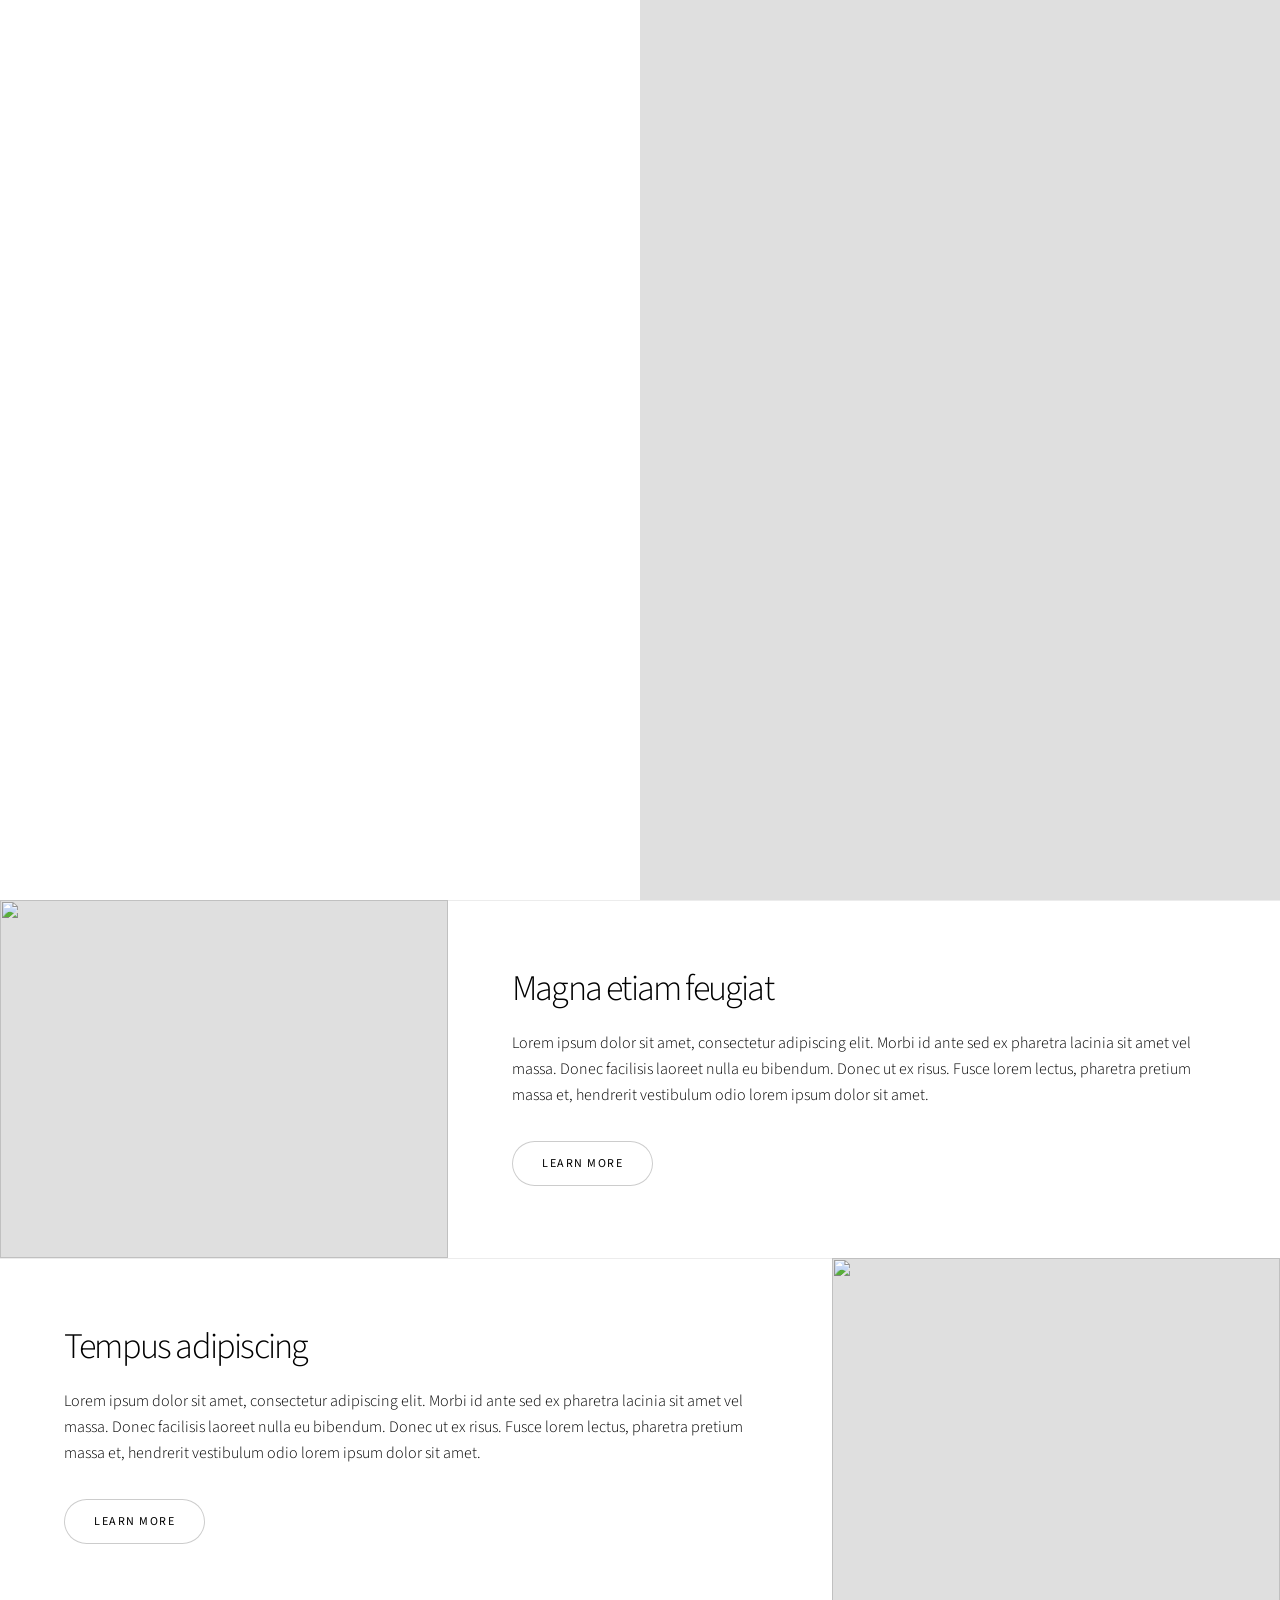
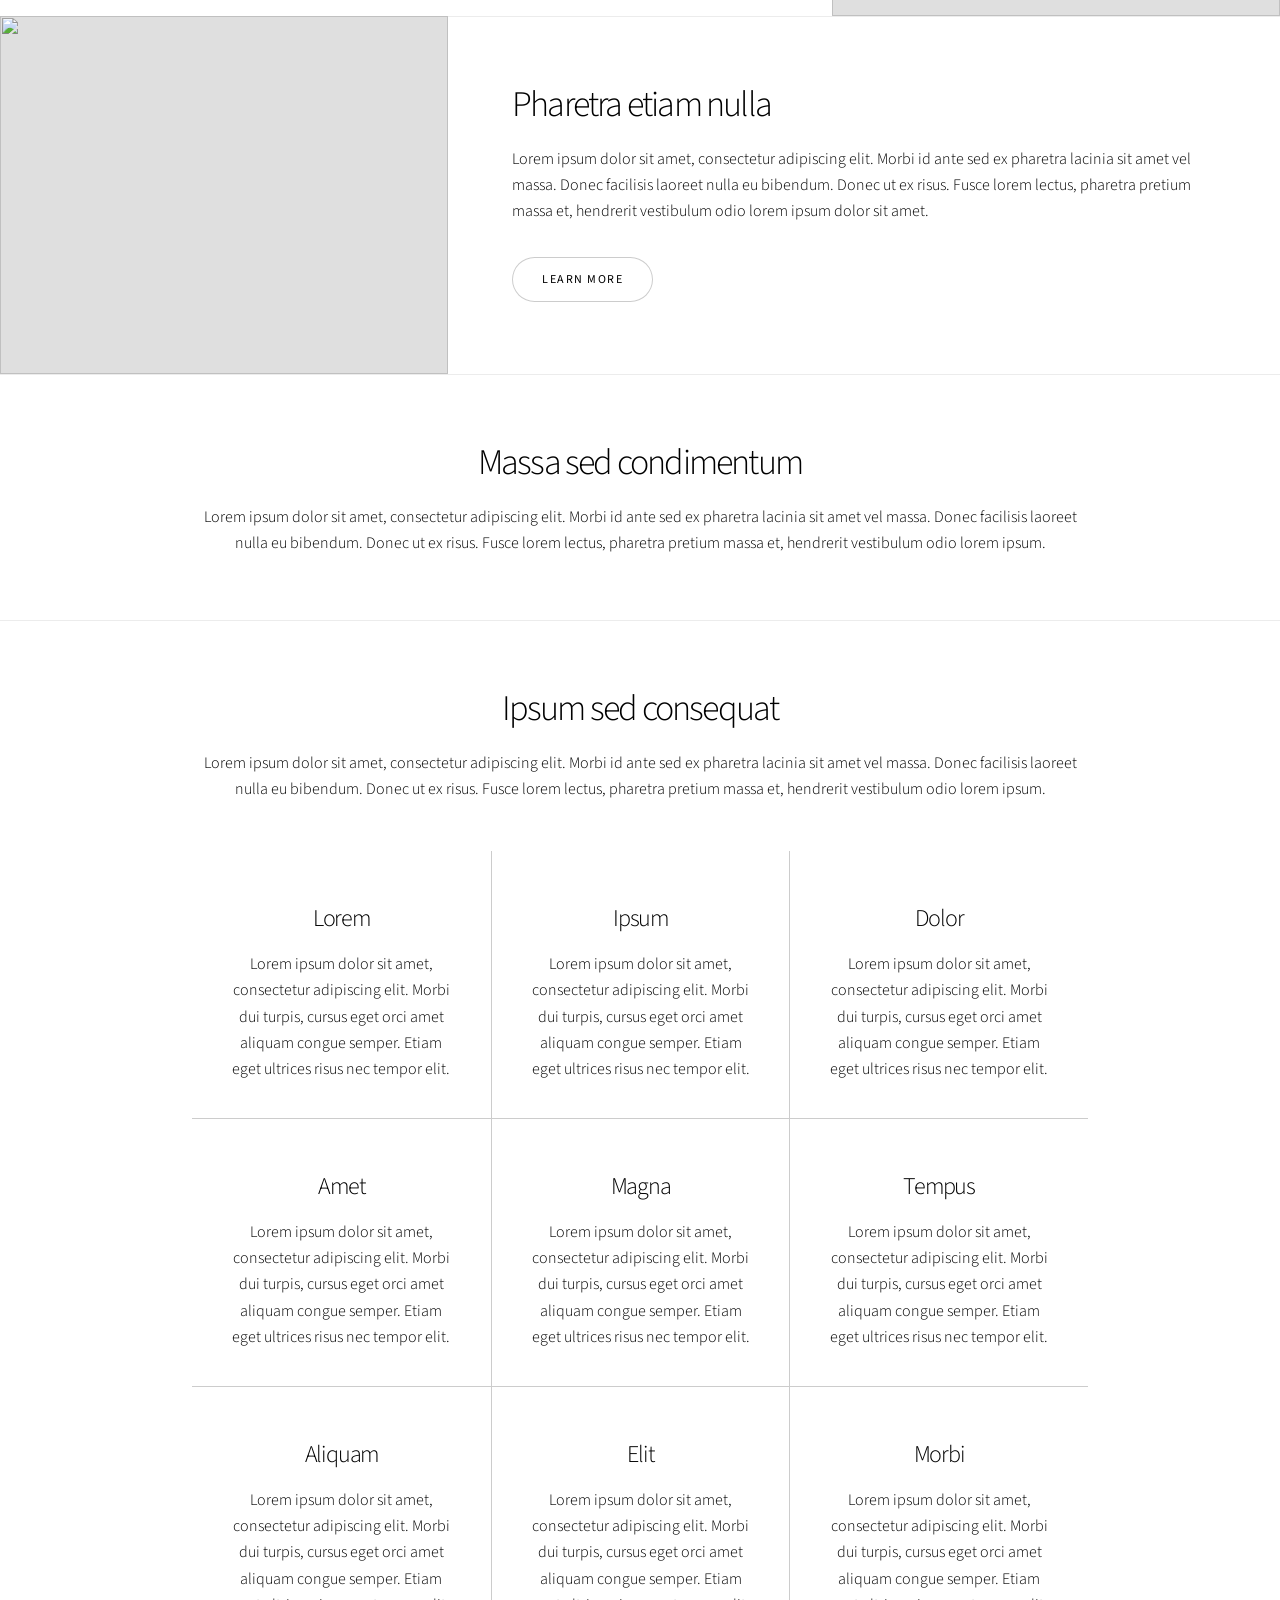
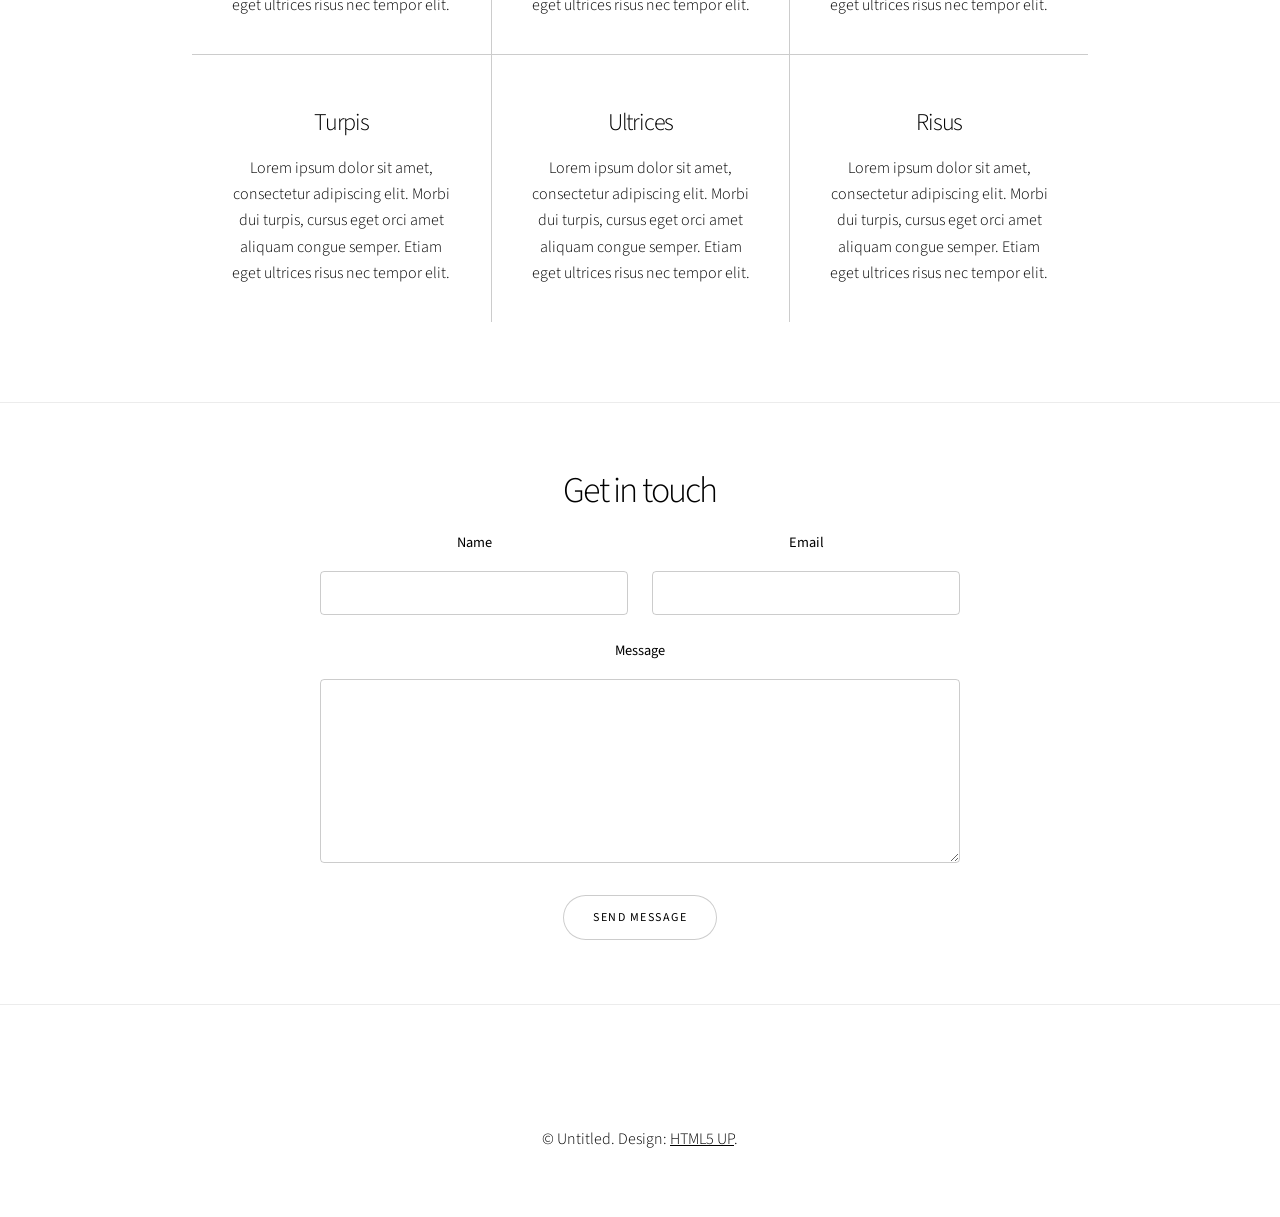
==== index.html @ 008cd8a0 "Website publication" ====
<!DOCTYPE HTML>
<!--
	Story by HTML5 UP
	html5up.net | @ajlkn
	Free for personal and commercial use under the CCA 3.0 license (html5up.net/license)
-->
<html>
	<head>
		<title>Story by HTML5 UP</title>
		<meta charset="utf-8" />
		<meta name="viewport" content="width=device-width, initial-scale=1, user-scalable=no" />
		<link rel="stylesheet" href="assets/css/main.css" />
		<noscript><link rel="stylesheet" href="assets/css/noscript.css" /></noscript>
	</head>
	<body class="is-preload">

		<!-- Wrapper -->
			<div id="wrapper" class="divided">

				<!-- One -->
					<section class="banner style1 orient-left content-align-left image-position-right fullscreen onload-image-fade-in onload-content-fade-right">
						<div class="content">
							<h1>Story</h1>
							<p class="major">A (modular, highly tweakable) responsive one-page template designed by <a href="https://html5up.net">HTML5 UP</a> and released for free under the <a href="https://html5up.net/license">Creative Commons</a>.</p>
							<ul class="actions stacked">
								<li><a href="#first" class="button big wide smooth-scroll-middle">Get Started</a></li>
							</ul>
						</div>
						<div class="image">
							<img src="images/banner.jpg" alt="" />
						</div>
					</section>

				<!-- Two -->
					<section class="spotlight style1 orient-right content-align-left image-position-center onscroll-image-fade-in" id="first">
						<div class="content">
							<h2>Magna etiam feugiat</h2>
							<p>Lorem ipsum dolor sit amet, consectetur adipiscing elit. Morbi id ante sed ex pharetra lacinia sit amet vel massa. Donec facilisis laoreet nulla eu bibendum. Donec ut ex risus. Fusce lorem lectus, pharetra pretium massa et, hendrerit vestibulum odio lorem ipsum dolor sit amet.</p>
							<ul class="actions stacked">
								<li><a href="#" class="button">Learn More</a></li>
							</ul>
						</div>
						<div class="image">
							<img src="images/spotlight01.jpg" alt="" />
						</div>
					</section>

				<!-- Three -->
					<section class="spotlight style1 orient-left content-align-left image-position-center onscroll-image-fade-in">
						<div class="content">
							<h2>Tempus adipiscing</h2>
							<p>Lorem ipsum dolor sit amet, consectetur adipiscing elit. Morbi id ante sed ex pharetra lacinia sit amet vel massa. Donec facilisis laoreet nulla eu bibendum. Donec ut ex risus. Fusce lorem lectus, pharetra pretium massa et, hendrerit vestibulum odio lorem ipsum dolor sit amet.</p>
							<ul class="actions stacked">
								<li><a href="#" class="button">Learn More</a></li>
							</ul>
						</div>
						<div class="image">
							<img src="images/spotlight02.jpg" alt="" />
						</div>
					</section>

				<!-- Four -->
					<section class="spotlight style1 orient-right content-align-left image-position-center onscroll-image-fade-in">
						<div class="content">
							<h2>Pharetra etiam nulla</h2>
							<p>Lorem ipsum dolor sit amet, consectetur adipiscing elit. Morbi id ante sed ex pharetra lacinia sit amet vel massa. Donec facilisis laoreet nulla eu bibendum. Donec ut ex risus. Fusce lorem lectus, pharetra pretium massa et, hendrerit vestibulum odio lorem ipsum dolor sit amet.</p>
							<ul class="actions stacked">
								<li><a href="#" class="button">Learn More</a></li>
							</ul>
						</div>
						<div class="image">
							<img src="images/spotlight03.jpg" alt="" />
						</div>
					</section>

				<!-- Five -->
					<section class="wrapper style1 align-center">
						<div class="inner">
							<h2>Massa sed condimentum</h2>
							<p>Lorem ipsum dolor sit amet, consectetur adipiscing elit. Morbi id ante sed ex pharetra lacinia sit amet vel massa. Donec facilisis laoreet nulla eu bibendum. Donec ut ex risus. Fusce lorem lectus, pharetra pretium massa et, hendrerit vestibulum odio lorem ipsum.</p>
						</div>

						<!-- Gallery -->
							<div class="gallery style2 medium lightbox onscroll-fade-in">
								<article>
									<a href="images/gallery/fulls/01.jpg" class="image">
										<img src="images/gallery/thumbs/01.jpg" alt="" />
									</a>
									<div class="caption">
										<h3>Ipsum Dolor</h3>
										<p>Lorem ipsum dolor amet, consectetur magna etiam elit. Etiam sed ultrices.</p>
										<ul class="actions fixed">
											<li><span class="button small">Details</span></li>
										</ul>
									</div>
								</article>
								<article>
									<a href="images/gallery/fulls/02.jpg" class="image">
										<img src="images/gallery/thumbs/02.jpg" alt="" />
									</a>
									<div class="caption">
										<h3>Feugiat Lorem</h3>
										<p>Lorem ipsum dolor amet, consectetur magna etiam elit. Etiam sed ultrices.</p>
										<ul class="actions fixed">
											<li><span class="button small">Details</span></li>
										</ul>
									</div>
								</article>
								<article>
									<a href="images/gallery/fulls/03.jpg" class="image">
										<img src="images/gallery/thumbs/03.jpg" alt="" />
									</a>
									<div class="caption">
										<h3>Magna Amet</h3>
										<p>Lorem ipsum dolor amet, consectetur magna etiam elit. Etiam sed ultrices.</p>
										<ul class="actions fixed">
											<li><span class="button small">Details</span></li>
										</ul>
									</div>
								</article>
								<article>
									<a href="images/gallery/fulls/04.jpg" class="image">
										<img src="images/gallery/thumbs/04.jpg" alt="" />
									</a>
									<div class="caption">
										<h3>Sed Tempus</h3>
										<p>Lorem ipsum dolor amet, consectetur magna etiam elit. Etiam sed ultrices.</p>
										<ul class="actions fixed">
											<li><span class="button small">Details</span></li>
										</ul>
									</div>
								</article>
								<article>
									<a href="images/gallery/fulls/05.jpg" class="image">
										<img src="images/gallery/thumbs/05.jpg" alt="" />
									</a>
									<div class="caption">
										<h3>Ultrices Magna</h3>
										<p>Lorem ipsum dolor amet, consectetur magna etiam elit. Etiam sed ultrices.</p>
										<ul class="actions fixed">
											<li><span class="button small">Details</span></li>
										</ul>
									</div>
								</article>
								<article>
									<a href="images/gallery/fulls/06.jpg" class="image">
										<img src="images/gallery/thumbs/06.jpg" alt="" />
									</a>
									<div class="caption">
										<h3>Sed Tempus</h3>
										<p>Lorem ipsum dolor amet, consectetur magna etiam elit. Etiam sed ultrices.</p>
										<ul class="actions fixed">
											<li><span class="button small">Details</span></li>
										</ul>
									</div>
								</article>
								<article>
									<a href="images/gallery/fulls/07.jpg" class="image">
										<img src="images/gallery/thumbs/07.jpg" alt="" />
									</a>
									<div class="caption">
										<h3>Ipsum Lorem</h3>
										<p>Lorem ipsum dolor amet, consectetur magna etiam elit. Etiam sed ultrices.</p>
										<ul class="actions fixed">
											<li><span class="button small">Details</span></li>
										</ul>
									</div>
								</article>
								<article>
									<a href="images/gallery/fulls/08.jpg" class="image">
										<img src="images/gallery/thumbs/08.jpg" alt="" />
									</a>
									<div class="caption">
										<h3>Magna Risus</h3>
										<p>Lorem ipsum dolor amet, consectetur magna etiam elit. Etiam sed ultrices.</p>
										<ul class="actions fixed">
											<li><span class="button small">Details</span></li>
										</ul>
									</div>
								</article>
								<article>
									<a href="images/gallery/fulls/09.jpg" class="image">
										<img src="images/gallery/thumbs/09.jpg" alt="" />
									</a>
									<div class="caption">
										<h3>Tempus Dolor</h3>
										<p>Lorem ipsum dolor amet, consectetur magna etiam elit. Etiam sed ultrices.</p>
										<ul class="actions fixed">
											<li><span class="button small">Details</span></li>
										</ul>
									</div>
								</article>
								<article>
									<a href="images/gallery/fulls/10.jpg" class="image">
										<img src="images/gallery/thumbs/10.jpg" alt="" />
									</a>
									<div class="caption">
										<h3>Sed Etiam</h3>
										<p>Lorem ipsum dolor amet, consectetur magna etiam elit. Etiam sed ultrices.</p>
										<ul class="actions fixed">
											<li><span class="button small">Details</span></li>
										</ul>
									</div>
								</article>
								<article>
									<a href="images/gallery/fulls/11.jpg" class="image">
										<img src="images/gallery/thumbs/11.jpg" alt="" />
									</a>
									<div class="caption">
										<h3>Magna Lorem</h3>
										<p>Lorem ipsum dolor amet, consectetur magna etiam elit. Etiam sed ultrices.</p>
										<ul class="actions fixed">
											<li><span class="button small">Details</span></li>
										</ul>
									</div>
								</article>
								<article>
									<a href="images/gallery/fulls/12.jpg" class="image">
										<img src="images/gallery/thumbs/12.jpg" alt="" />
									</a>
									<div class="caption">
										<h3>Ipsum Dolor</h3>
										<p>Lorem ipsum dolor amet, consectetur magna etiam elit. Etiam sed ultrices.</p>
										<ul class="actions fixed">
											<li><span class="button small">Details</span></li>
										</ul>
									</div>
								</article>
							</div>

					</section>

				<!-- Six -->
					<section class="wrapper style1 align-center">
						<div class="inner">
							<h2>Ipsum sed consequat</h2>
							<p>Lorem ipsum dolor sit amet, consectetur adipiscing elit. Morbi id ante sed ex pharetra lacinia sit amet vel massa. Donec facilisis laoreet nulla eu bibendum. Donec ut ex risus. Fusce lorem lectus, pharetra pretium massa et, hendrerit vestibulum odio lorem ipsum.</p>
							<div class="items style1 medium onscroll-fade-in">
								<section>
									<span class="icon style2 major fa-gem"></span>
									<h3>Lorem</h3>
									<p>Lorem ipsum dolor sit amet, consectetur adipiscing elit. Morbi dui turpis, cursus eget orci amet aliquam congue semper. Etiam eget ultrices risus nec tempor elit.</p>
								</section>
								<section>
									<span class="icon solid style2 major fa-save"></span>
									<h3>Ipsum</h3>
									<p>Lorem ipsum dolor sit amet, consectetur adipiscing elit. Morbi dui turpis, cursus eget orci amet aliquam congue semper. Etiam eget ultrices risus nec tempor elit.</p>
								</section>
								<section>
									<span class="icon solid style2 major fa-chart-bar"></span>
									<h3>Dolor</h3>
									<p>Lorem ipsum dolor sit amet, consectetur adipiscing elit. Morbi dui turpis, cursus eget orci amet aliquam congue semper. Etiam eget ultrices risus nec tempor elit.</p>
								</section>
								<section>
									<span class="icon solid style2 major fa-wifi"></span>
									<h3>Amet</h3>
									<p>Lorem ipsum dolor sit amet, consectetur adipiscing elit. Morbi dui turpis, cursus eget orci amet aliquam congue semper. Etiam eget ultrices risus nec tempor elit.</p>
								</section>
								<section>
									<span class="icon solid style2 major fa-cog"></span>
									<h3>Magna</h3>
									<p>Lorem ipsum dolor sit amet, consectetur adipiscing elit. Morbi dui turpis, cursus eget orci amet aliquam congue semper. Etiam eget ultrices risus nec tempor elit.</p>
								</section>
								<section>
									<span class="icon style2 major fa-paper-plane"></span>
									<h3>Tempus</h3>
									<p>Lorem ipsum dolor sit amet, consectetur adipiscing elit. Morbi dui turpis, cursus eget orci amet aliquam congue semper. Etiam eget ultrices risus nec tempor elit.</p>
								</section>
								<section>
									<span class="icon solid style2 major fa-desktop"></span>
									<h3>Aliquam</h3>
									<p>Lorem ipsum dolor sit amet, consectetur adipiscing elit. Morbi dui turpis, cursus eget orci amet aliquam congue semper. Etiam eget ultrices risus nec tempor elit.</p>
								</section>
								<section>
									<span class="icon solid style2 major fa-sync-alt"></span>
									<h3>Elit</h3>
									<p>Lorem ipsum dolor sit amet, consectetur adipiscing elit. Morbi dui turpis, cursus eget orci amet aliquam congue semper. Etiam eget ultrices risus nec tempor elit.</p>
								</section>
								<section>
									<span class="icon solid style2 major fa-hashtag"></span>
									<h3>Morbi</h3>
									<p>Lorem ipsum dolor sit amet, consectetur adipiscing elit. Morbi dui turpis, cursus eget orci amet aliquam congue semper. Etiam eget ultrices risus nec tempor elit.</p>
								</section>
								<section>
									<span class="icon solid style2 major fa-bolt"></span>
									<h3>Turpis</h3>
									<p>Lorem ipsum dolor sit amet, consectetur adipiscing elit. Morbi dui turpis, cursus eget orci amet aliquam congue semper. Etiam eget ultrices risus nec tempor elit.</p>
								</section>
								<section>
									<span class="icon solid style2 major fa-envelope"></span>
									<h3>Ultrices</h3>
									<p>Lorem ipsum dolor sit amet, consectetur adipiscing elit. Morbi dui turpis, cursus eget orci amet aliquam congue semper. Etiam eget ultrices risus nec tempor elit.</p>
								</section>
								<section>
									<span class="icon solid style2 major fa-leaf"></span>
									<h3>Risus</h3>
									<p>Lorem ipsum dolor sit amet, consectetur adipiscing elit. Morbi dui turpis, cursus eget orci amet aliquam congue semper. Etiam eget ultrices risus nec tempor elit.</p>
								</section>
							</div>
						</div>
					</section>

				<!-- Seven -->
					<section class="wrapper style1 align-center">
						<div class="inner medium">
							<h2>Get in touch</h2>
							<form method="post" action="#">
								<div class="fields">
									<div class="field half">
										<label for="name">Name</label>
										<input type="text" name="name" id="name" value="" />
									</div>
									<div class="field half">
										<label for="email">Email</label>
										<input type="email" name="email" id="email" value="" />
									</div>
									<div class="field">
										<label for="message">Message</label>
										<textarea name="message" id="message" rows="6"></textarea>
									</div>
								</div>
								<ul class="actions special">
									<li><input type="submit" name="submit" id="submit" value="Send Message" /></li>
								</ul>
							</form>

						</div>
					</section>

				<!-- Footer -->
					<footer class="wrapper style1 align-center">
						<div class="inner">
							<ul class="icons">
								<li><a href="#" class="icon brands style2 fa-twitter"><span class="label">Twitter</span></a></li>
								<li><a href="#" class="icon brands style2 fa-facebook-f"><span class="label">Facebook</span></a></li>
								<li><a href="#" class="icon brands style2 fa-instagram"><span class="label">Instagram</span></a></li>
								<li><a href="#" class="icon brands style2 fa-linkedin-in"><span class="label">LinkedIn</span></a></li>
								<li><a href="#" class="icon style2 fa-envelope"><span class="label">Email</span></a></li>
							</ul>
							<p>&copy; Untitled. Design: <a href="https://html5up.net">HTML5 UP</a>.</p>
						</div>
					</footer>

			</div>

		<!-- Scripts -->
			<script src="assets/js/jquery.min.js"></script>
			<script src="assets/js/jquery.scrollex.min.js"></script>
			<script src="assets/js/jquery.scrolly.min.js"></script>
			<script src="assets/js/browser.min.js"></script>
			<script src="assets/js/breakpoints.min.js"></script>
			<script src="assets/js/util.js"></script>
			<script src="assets/js/main.js"></script>

	</body>
</html>
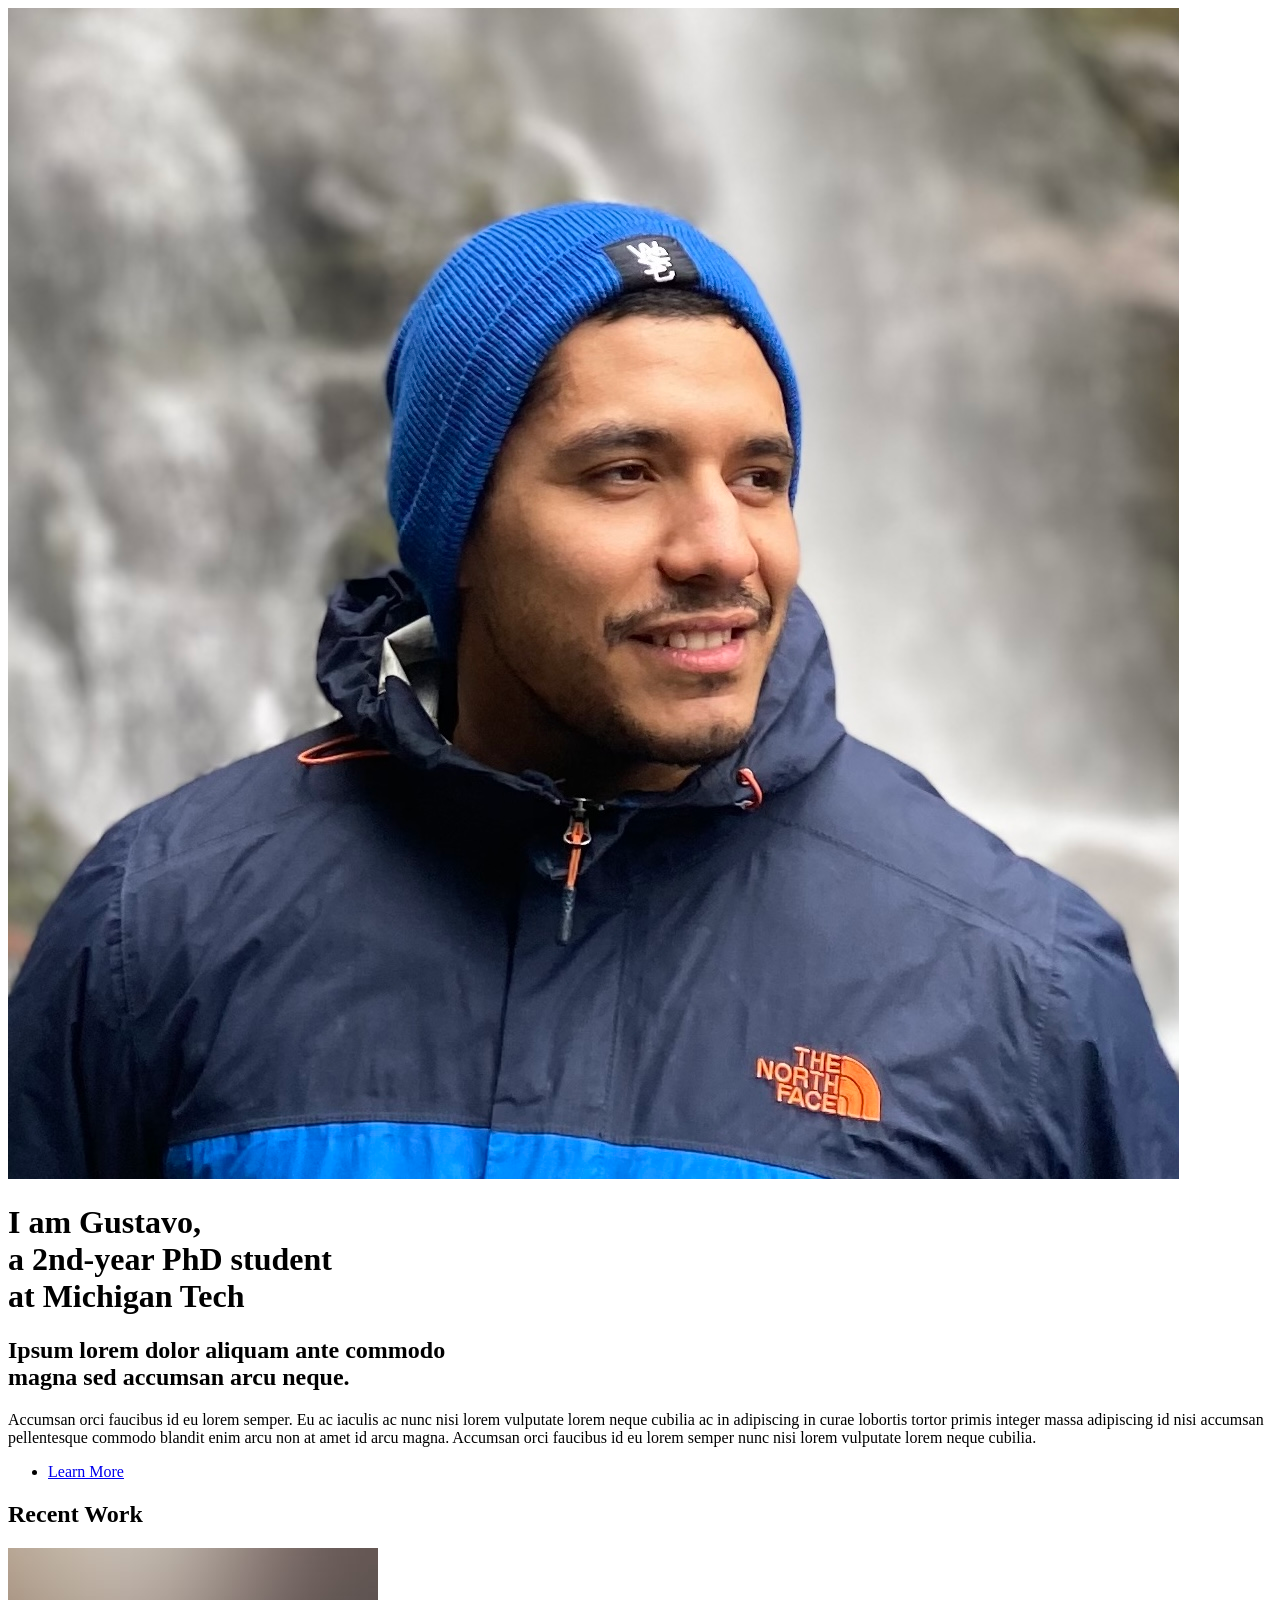
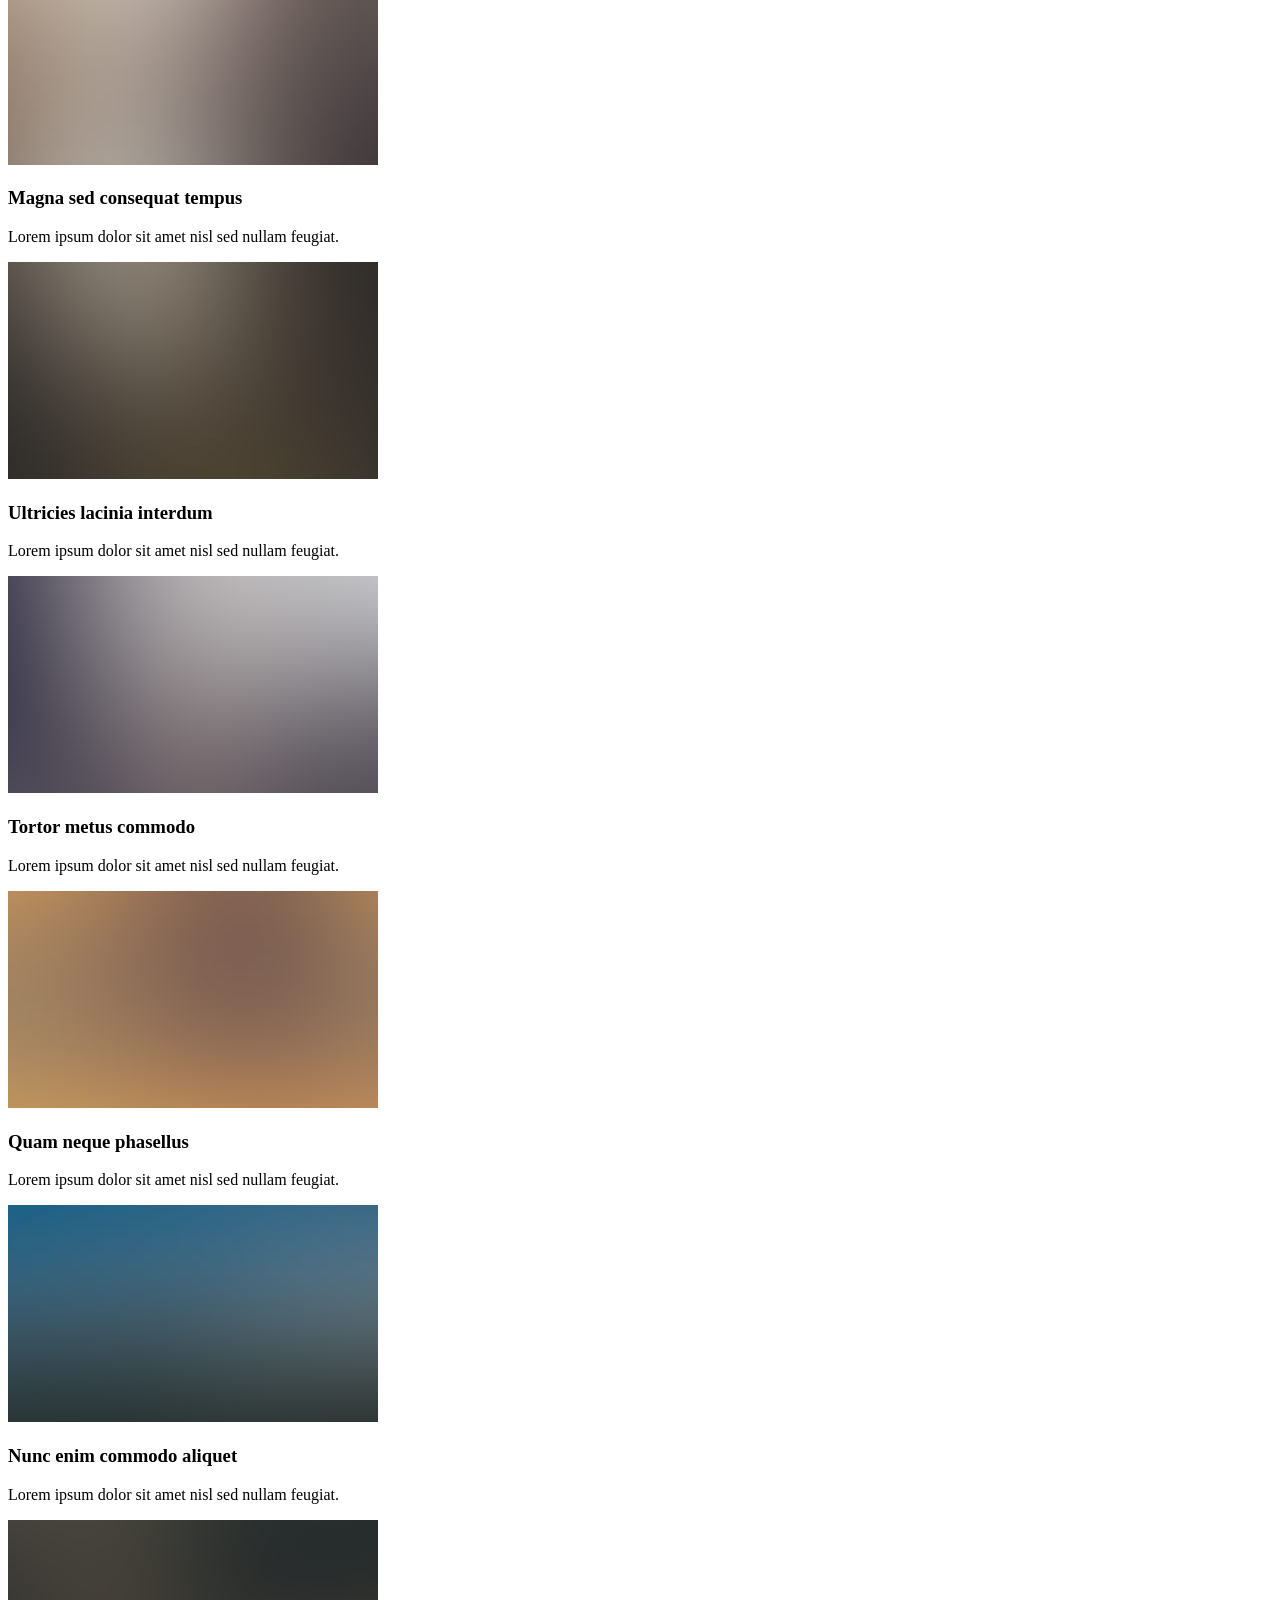
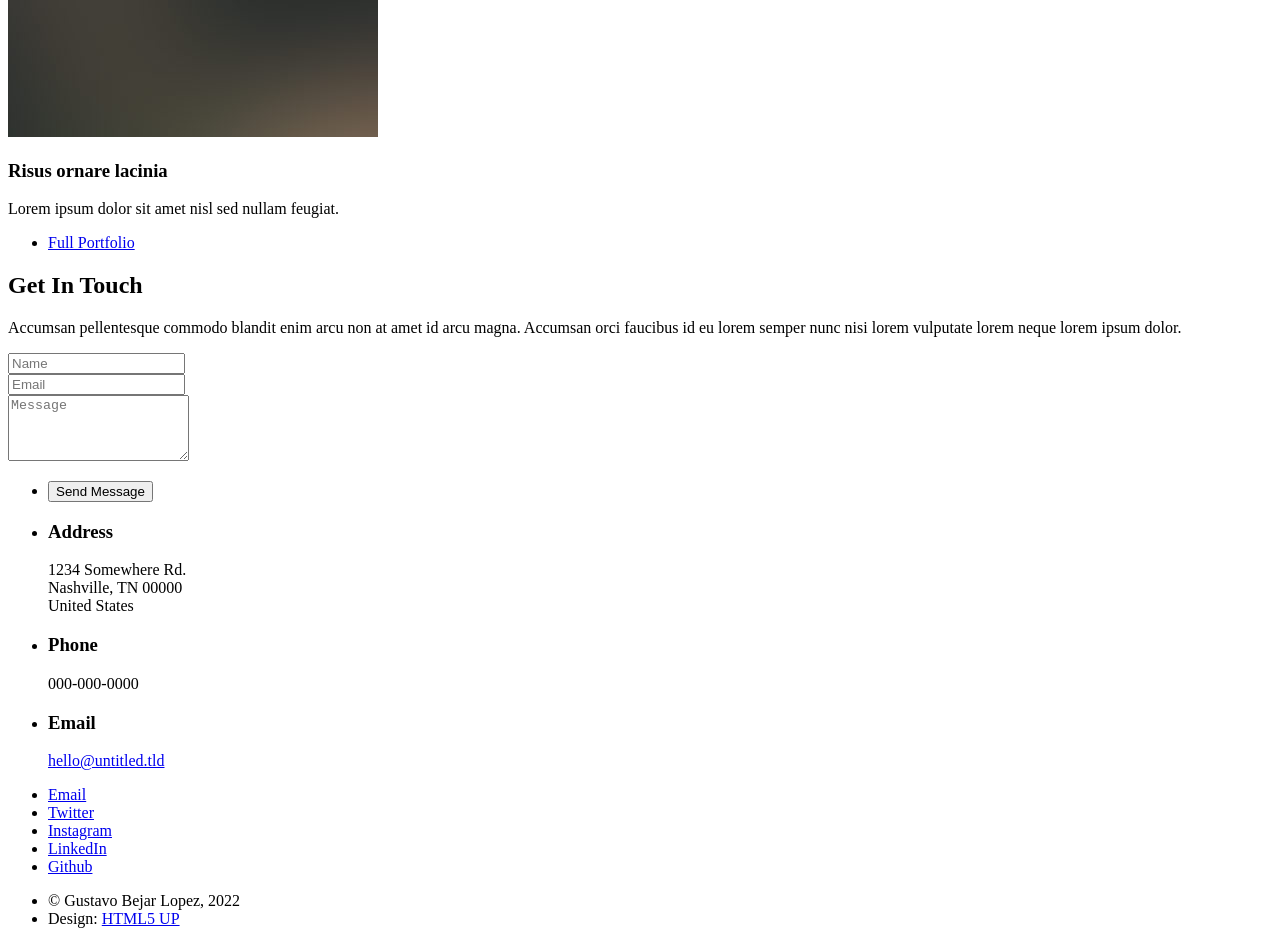
==== commit eaa0d168: "Website publication" ====
--- a/index.html
+++ b/index.html
@@ -1,352 +1,460 @@
 <!DOCTYPE HTML>
 <!--
-	Story by HTML5 UP
+	Strata by HTML5 UP
 	html5up.net | @ajlkn
 	Free for personal and commercial use under the CCA 3.0 license (html5up.net/license)
 -->
 <html>
 	<head>
-		<title>Story by HTML5 UP</title>
+		<title>Gustavo Bejar Lopez</title>
 		<meta charset="utf-8" />
 		<meta name="viewport" content="width=device-width, initial-scale=1, user-scalable=no" />
 		<link rel="stylesheet" href="assets/css/main.css" />
-		<noscript><link rel="stylesheet" href="assets/css/noscript.css" /></noscript>
 	</head>
 	<body class="is-preload">
 
-		<!-- Wrapper -->
-			<div id="wrapper" class="divided">
+		<!-- Header -->
+			<header id="header">
+				<div class="inner">
+					<a href="#" class="image avatar"><img src="images/avatar.jpg" alt="" /></a>
+					<h1><strong>I am Gustavo</strong>,<br />
+					a 2nd-year PhD student<br />
+					at Michigan Tech</h1> <!--<a href="http://html5up.net">HTML5 UP</a>.</h1>-->
+				</div>
+			</header>
+
+		<!-- Main -->
+			<div id="main">
 
 				<!-- One -->
-					<section class="banner style1 orient-left content-align-left image-position-right fullscreen onload-image-fade-in onload-content-fade-right">
-						<div class="content">
-							<h1>Story</h1>
-							<p class="major">A (modular, highly tweakable) responsive one-page template designed by <a href="https://html5up.net">HTML5 UP</a> and released for free under the <a href="https://html5up.net/license">Creative Commons</a>.</p>
-							<ul class="actions stacked">
-								<li><a href="#first" class="button big wide smooth-scroll-middle">Get Started</a></li>
-							</ul>
+					<section id="one">
+						<header class="major">
+							<h2>Ipsum lorem dolor aliquam ante commodo<br />
+							magna sed accumsan arcu neque.</h2>
+						</header>
+						<p>Accumsan orci faucibus id eu lorem semper. Eu ac iaculis ac nunc nisi lorem vulputate lorem neque cubilia ac in adipiscing in curae lobortis tortor primis integer massa adipiscing id nisi accumsan pellentesque commodo blandit enim arcu non at amet id arcu magna. Accumsan orci faucibus id eu lorem semper nunc nisi lorem vulputate lorem neque cubilia.</p>
+						<ul class="actions">
+							<li><a href="#" class="button">Learn More</a></li>
+						</ul>
+					</section>
+
+				<!-- Two -->
+					<section id="two">
+						<h2>Recent Work</h2>
+						<div class="row">
+							<article class="col-6 col-12-xsmall work-item">
+								<a href="images/fulls/01.jpg" class="image fit thumb"><img src="images/thumbs/01.jpg" alt="" /></a>
+								<h3>Magna sed consequat tempus</h3>
+								<p>Lorem ipsum dolor sit amet nisl sed nullam feugiat.</p>
+							</article>
+							<article class="col-6 col-12-xsmall work-item">
+								<a href="images/fulls/02.jpg" class="image fit thumb"><img src="images/thumbs/02.jpg" alt="" /></a>
+								<h3>Ultricies lacinia interdum</h3>
+								<p>Lorem ipsum dolor sit amet nisl sed nullam feugiat.</p>
+							</article>
+							<article class="col-6 col-12-xsmall work-item">
+								<a href="images/fulls/03.jpg" class="image fit thumb"><img src="images/thumbs/03.jpg" alt="" /></a>
+								<h3>Tortor metus commodo</h3>
+								<p>Lorem ipsum dolor sit amet nisl sed nullam feugiat.</p>
+							</article>
+							<article class="col-6 col-12-xsmall work-item">
+								<a href="images/fulls/04.jpg" class="image fit thumb"><img src="images/thumbs/04.jpg" alt="" /></a>
+								<h3>Quam neque phasellus</h3>
+								<p>Lorem ipsum dolor sit amet nisl sed nullam feugiat.</p>
+							</article>
+							<article class="col-6 col-12-xsmall work-item">
+								<a href="images/fulls/05.jpg" class="image fit thumb"><img src="images/thumbs/05.jpg" alt="" /></a>
+								<h3>Nunc enim commodo aliquet</h3>
+								<p>Lorem ipsum dolor sit amet nisl sed nullam feugiat.</p>
+							</article>
+							<article class="col-6 col-12-xsmall work-item">
+								<a href="images/fulls/06.jpg" class="image fit thumb"><img src="images/thumbs/06.jpg" alt="" /></a>
+								<h3>Risus ornare lacinia</h3>
+								<p>Lorem ipsum dolor sit amet nisl sed nullam feugiat.</p>
+							</article>
 						</div>
-						<div class="image">
-							<img src="images/banner.jpg" alt="" />
+						<ul class="actions">
+							<li><a href="#" class="button">Full Portfolio</a></li>
+						</ul>
+					</section>
+
+				<!-- Three -->
+					<section id="three">
+						<h2>Get In Touch</h2>
+						<p>Accumsan pellentesque commodo blandit enim arcu non at amet id arcu magna. Accumsan orci faucibus id eu lorem semper nunc nisi lorem vulputate lorem neque lorem ipsum dolor.</p>
+						<div class="row">
+							<div class="col-8 col-12-small">
+								<form method="post" action="#">
+									<div class="row gtr-uniform gtr-50">
+										<div class="col-6 col-12-xsmall"><input type="text" name="name" id="name" placeholder="Name" /></div>
+										<div class="col-6 col-12-xsmall"><input type="email" name="email" id="email" placeholder="Email" /></div>
+										<div class="col-12"><textarea name="message" id="message" placeholder="Message" rows="4"></textarea></div>
+									</div>
+								</form>
+								<ul class="actions">
+									<li><input type="submit" value="Send Message" /></li>
+								</ul>
+							</div>
+							<div class="col-4 col-12-small">
+								<ul class="labeled-icons">
+									<li>
+										<h3 class="icon solid fa-home"><span class="label">Address</span></h3>
+										1234 Somewhere Rd.<br />
+										Nashville, TN 00000<br />
+										United States
+									</li>
+									<li>
+										<h3 class="icon solid fa-mobile-alt"><span class="label">Phone</span></h3>
+										000-000-0000
+									</li>
+									<li>
+										<h3 class="icon solid fa-envelope"><span class="label">Email</span></h3>
+										<a href="#">hello@untitled.tld</a>
+									</li>
+								</ul>
+							</div>
 						</div>
 					</section>
 
-				<!-- Two -->
-					<section class="spotlight style1 orient-right content-align-left image-position-center onscroll-image-fade-in" id="first">
-						<div class="content">
-							<h2>Magna etiam feugiat</h2>
-							<p>Lorem ipsum dolor sit amet, consectetur adipiscing elit. Morbi id ante sed ex pharetra lacinia sit amet vel massa. Donec facilisis laoreet nulla eu bibendum. Donec ut ex risus. Fusce lorem lectus, pharetra pretium massa et, hendrerit vestibulum odio lorem ipsum dolor sit amet.</p>
-							<ul class="actions stacked">
-								<li><a href="#" class="button">Learn More</a></li>
-							</ul>
-						</div>
-						<div class="image">
-							<img src="images/spotlight01.jpg" alt="" />
-						</div>
+				<!-- Four -->
+				<!--
+					<section id="four">
+						<h2>Elements</h2>
+
+						<section>
+							<h4>Text</h4>
+							<p>This is <b>bold</b> and this is <strong>strong</strong>. This is <i>italic</i> and this is <em>emphasized</em>.
+							This is <sup>superscript</sup> text and this is <sub>subscript</sub> text.
+							This is <u>underlined</u> and this is code: <code>for (;;) { ... }</code>. Finally, <a href="#">this is a link</a>.</p>
+							<hr />
+							<header>
+								<h4>Heading with a Subtitle</h4>
+								<p>Lorem ipsum dolor sit amet nullam id egestas urna aliquam</p>
+							</header>
+							<p>Nunc lacinia ante nunc ac lobortis. Interdum adipiscing gravida odio porttitor sem non mi integer non faucibus ornare mi ut ante amet placerat aliquet. Volutpat eu sed ante lacinia sapien lorem accumsan varius montes viverra nibh in adipiscing blandit tempus accumsan.</p>
+							<header>
+								<h5>Heading with a Subtitle</h5>
+								<p>Lorem ipsum dolor sit amet nullam id egestas urna aliquam</p>
+							</header>
+							<p>Nunc lacinia ante nunc ac lobortis. Interdum adipiscing gravida odio porttitor sem non mi integer non faucibus ornare mi ut ante amet placerat aliquet. Volutpat eu sed ante lacinia sapien lorem accumsan varius montes viverra nibh in adipiscing blandit tempus accumsan.</p>
+							<hr />
+							<h2>Heading Level 2</h2>
+							<h3>Heading Level 3</h3>
+							<h4>Heading Level 4</h4>
+							<h5>Heading Level 5</h5>
+							<h6>Heading Level 6</h6>
+							<hr />
+							<h5>Blockquote</h5>
+							<blockquote>Fringilla nisl. Donec accumsan interdum nisi, quis tincidunt felis sagittis eget tempus euismod. Vestibulum ante ipsum primis in faucibus vestibulum. Blandit adipiscing eu felis iaculis volutpat ac adipiscing accumsan faucibus. Vestibulum ante ipsum primis in faucibus lorem ipsum dolor sit amet nullam adipiscing eu felis.</blockquote>
+							<h5>Preformatted</h5>
+							<pre><code>i = 0;
+
+while (!deck.isInOrder()) {
+print 'Iteration ' + i;
+deck.shuffle();
+i++;
+}
+
+print 'It took ' + i + ' iterations to sort the deck.';</code></pre>
+						</section>
+
+						<section>
+							<h4>Lists</h4>
+							<div class="row">
+								<div class="col-6 col-12-xsmall">
+									<h5>Unordered</h5>
+									<ul>
+										<li>Dolor pulvinar etiam magna etiam.</li>
+										<li>Sagittis adipiscing lorem eleifend.</li>
+										<li>Felis enim feugiat dolore viverra.</li>
+									</ul>
+									<h5>Alternate</h5>
+									<ul class="alt">
+										<li>Dolor pulvinar etiam magna etiam.</li>
+										<li>Sagittis adipiscing lorem eleifend.</li>
+										<li>Felis enim feugiat dolore viverra.</li>
+									</ul>
+								</div>
+								<div class="col-6 col-12-xsmall">
+									<h5>Ordered</h5>
+									<ol>
+										<li>Dolor pulvinar etiam magna etiam.</li>
+										<li>Etiam vel felis at lorem sed viverra.</li>
+										<li>Felis enim feugiat dolore viverra.</li>
+										<li>Dolor pulvinar etiam magna etiam.</li>
+										<li>Etiam vel felis at lorem sed viverra.</li>
+										<li>Felis enim feugiat dolore viverra.</li>
+									</ol>
+									<h5>Icons</h5>
+									<ul class="icons">
+										<li><a href="#" class="icon brands fa-twitter"><span class="label">Twitter</span></a></li>
+										<li><a href="#" class="icon brands fa-facebook-f"><span class="label">Facebook</span></a></li>
+										<li><a href="#" class="icon brands fa-instagram"><span class="label">Instagram</span></a></li>
+										<li><a href="#" class="icon brands fa-github"><span class="label">Github</span></a></li>
+										<li><a href="#" class="icon brands fa-dribbble"><span class="label">Dribbble</span></a></li>
+										<li><a href="#" class="icon brands fa-tumblr"><span class="label">Tumblr</span></a></li>
+									</ul>
+								</div>
+							</div>
+							<h5>Actions</h5>
+							<ul class="actions">
+								<li><a href="#" class="button primary">Default</a></li>
+								<li><a href="#" class="button">Default</a></li>
+							</ul>
+							<ul class="actions small">
+								<li><a href="#" class="button primary small">Small</a></li>
+								<li><a href="#" class="button small">Small</a></li>
+							</ul>
+							<div class="row">
+								<div class="col-6 col-12-small">
+									<ul class="actions stacked">
+										<li><a href="#" class="button primary">Default</a></li>
+										<li><a href="#" class="button">Default</a></li>
+									</ul>
+								</div>
+								<div class="col-6 col-12-small">
+									<ul class="actions stacked">
+										<li><a href="#" class="button primary small">Small</a></li>
+										<li><a href="#" class="button small">Small</a></li>
+									</ul>
+								</div>
+								<div class="col-6 col-12-small">
+									<ul class="actions stacked">
+										<li><a href="#" class="button primary fit">Default</a></li>
+										<li><a href="#" class="button fit">Default</a></li>
+									</ul>
+								</div>
+								<div class="col-6 col-12-small">
+									<ul class="actions stacked">
+										<li><a href="#" class="button primary small fit">Small</a></li>
+										<li><a href="#" class="button small fit">Small</a></li>
+									</ul>
+								</div>
+							</div>
+						</section>
+
+						<section>
+							<h4>Table</h4>
+							<h5>Default</h5>
+							<div class="table-wrapper">
+								<table>
+									<thead>
+										<tr>
+											<th>Name</th>
+											<th>Description</th>
+											<th>Price</th>
+										</tr>
+									</thead>
+									<tbody>
+										<tr>
+											<td>Item One</td>
+											<td>Ante turpis integer aliquet porttitor.</td>
+											<td>29.99</td>
+										</tr>
+										<tr>
+											<td>Item Two</td>
+											<td>Vis ac commodo adipiscing arcu aliquet.</td>
+											<td>19.99</td>
+										</tr>
+										<tr>
+											<td>Item Three</td>
+											<td> Morbi faucibus arcu accumsan lorem.</td>
+											<td>29.99</td>
+										</tr>
+										<tr>
+											<td>Item Four</td>
+											<td>Vitae integer tempus condimentum.</td>
+											<td>19.99</td>
+										</tr>
+										<tr>
+											<td>Item Five</td>
+											<td>Ante turpis integer aliquet porttitor.</td>
+											<td>29.99</td>
+										</tr>
+									</tbody>
+									<tfoot>
+										<tr>
+											<td colspan="2"></td>
+											<td>100.00</td>
+										</tr>
+									</tfoot>
+								</table>
+							</div>
+
+							<h5>Alternate</h5>
+							<div class="table-wrapper">
+								<table class="alt">
+									<thead>
+										<tr>
+											<th>Name</th>
+											<th>Description</th>
+											<th>Price</th>
+										</tr>
+									</thead>
+									<tbody>
+										<tr>
+											<td>Item One</td>
+											<td>Ante turpis integer aliquet porttitor.</td>
+											<td>29.99</td>
+										</tr>
+										<tr>
+											<td>Item Two</td>
+											<td>Vis ac commodo adipiscing arcu aliquet.</td>
+											<td>19.99</td>
+										</tr>
+										<tr>
+											<td>Item Three</td>
+											<td> Morbi faucibus arcu accumsan lorem.</td>
+											<td>29.99</td>
+										</tr>
+										<tr>
+											<td>Item Four</td>
+											<td>Vitae integer tempus condimentum.</td>
+											<td>19.99</td>
+										</tr>
+										<tr>
+											<td>Item Five</td>
+											<td>Ante turpis integer aliquet porttitor.</td>
+											<td>29.99</td>
+										</tr>
+									</tbody>
+									<tfoot>
+										<tr>
+											<td colspan="2"></td>
+											<td>100.00</td>
+										</tr>
+									</tfoot>
+								</table>
+							</div>
+						</section>
+
+						<section>
+							<h4>Buttons</h4>
+							<ul class="actions">
+								<li><a href="#" class="button primary">Primary</a></li>
+								<li><a href="#" class="button">Default</a></li>
+							</ul>
+							<ul class="actions">
+								<li><a href="#" class="button large">Large</a></li>
+								<li><a href="#" class="button">Default</a></li>
+								<li><a href="#" class="button small">Small</a></li>
+							</ul>
+							<ul class="actions fit">
+								<li><a href="#" class="button primary fit">Fit</a></li>
+								<li><a href="#" class="button fit">Fit</a></li>
+							</ul>
+							<ul class="actions fit small">
+								<li><a href="#" class="button primary fit small">Fit + Small</a></li>
+								<li><a href="#" class="button fit small">Fit + Small</a></li>
+							</ul>
+							<ul class="actions">
+								<li><a href="#" class="button primary icon solid fa-download">Icon</a></li>
+								<li><a href="#" class="button icon solid fa-download">Icon</a></li>
+							</ul>
+							<ul class="actions">
+								<li><span class="button primary disabled">Primary</span></li>
+								<li><span class="button disabled">Default</span></li>
+							</ul>
+						</section>
+
+						<section>
+							<h4>Form</h4>
+							<form method="post" action="#">
+								<div class="row gtr-uniform gtr-50">
+									<div class="col-6 col-12-xsmall">
+										<input type="text" name="demo-name" id="demo-name" value="" placeholder="Name" />
+									</div>
+									<div class="col-6 col-12-xsmall">
+										<input type="email" name="demo-email" id="demo-email" value="" placeholder="Email" />
+									</div>
+									<div class="col-12">
+										<select name="demo-category" id="demo-category">
+											<option value="">- Category -</option>
+											<option value="1">Manufacturing</option>
+											<option value="1">Shipping</option>
+											<option value="1">Administration</option>
+											<option value="1">Human Resources</option>
+										</select>
+									</div>
+									<div class="col-4 col-12-small">
+										<input type="radio" id="demo-priority-low" name="demo-priority" checked>
+										<label for="demo-priority-low">Low Priority</label>
+									</div>
+									<div class="col-4 col-12-small">
+										<input type="radio" id="demo-priority-normal" name="demo-priority">
+										<label for="demo-priority-normal">Normal Priority</label>
+									</div>
+									<div class="col-4 col-12-small">
+										<input type="radio" id="demo-priority-high" name="demo-priority">
+										<label for="demo-priority-high">High Priority</label>
+									</div>
+									<div class="col-6 col-12-small">
+										<input type="checkbox" id="demo-copy" name="demo-copy">
+										<label for="demo-copy">Email me a copy of this message</label>
+									</div>
+									<div class="col-6 col-12-small">
+										<input type="checkbox" id="demo-human" name="demo-human" checked>
+										<label for="demo-human">I am a human and not a robot</label>
+									</div>
+									<div class="col-12">
+										<textarea name="demo-message" id="demo-message" placeholder="Enter your message" rows="6"></textarea>
+									</div>
+									<div class="col-12">
+										<ul class="actions">
+											<li><input type="submit" value="Send Message" class="primary" /></li>
+											<li><input type="reset" value="Reset" /></li>
+										</ul>
+									</div>
+								</div>
+							</form>
+						</section>
+
+						<section>
+							<h4>Image</h4>
+							<h5>Fit</h5>
+							<div class="box alt">
+								<div class="row gtr-50 gtr-uniform">
+									<div class="col-12"><span class="image fit"><img src="images/fulls/05.jpg" alt="" /></span></div>
+									<div class="col-4"><span class="image fit"><img src="images/thumbs/01.jpg" alt="" /></span></div>
+									<div class="col-4"><span class="image fit"><img src="images/thumbs/02.jpg" alt="" /></span></div>
+									<div class="col-4"><span class="image fit"><img src="images/thumbs/03.jpg" alt="" /></span></div>
+									<div class="col-4"><span class="image fit"><img src="images/thumbs/04.jpg" alt="" /></span></div>
+									<div class="col-4"><span class="image fit"><img src="images/thumbs/05.jpg" alt="" /></span></div>
+									<div class="col-4"><span class="image fit"><img src="images/thumbs/06.jpg" alt="" /></span></div>
+									<div class="col-4"><span class="image fit"><img src="images/thumbs/03.jpg" alt="" /></span></div>
+									<div class="col-4"><span class="image fit"><img src="images/thumbs/02.jpg" alt="" /></span></div>
+									<div class="col-4"><span class="image fit"><img src="images/thumbs/01.jpg" alt="" /></span></div>
+								</div>
+							</div>
+							<h5>Left &amp; Right</h5>
+							<p><span class="image left"><img src="images/avatar.jpg" alt="" /></span>Fringilla nisl. Donec accumsan interdum nisi, quis tincidunt felis sagittis eget. tempus euismod. Vestibulum ante ipsum primis in faucibus vestibulum. Blandit adipiscing eu felis iaculis volutpat ac adipiscing accumsan eu faucibus. Integer ac pellentesque praesent tincidunt felis sagittis eget. tempus euismod. Vestibulum ante ipsum primis in faucibus vestibulum. Blandit adipiscing eu felis iaculis volutpat ac adipiscing accumsan eu faucibus. Integer ac pellentesque praesent. Donec accumsan interdum nisi, quis tincidunt felis sagittis eget. tempus euismod. Vestibulum ante ipsum primis in faucibus vestibulum. Blandit adipiscing eu felis iaculis volutpat ac adipiscing accumsan eu faucibus. Integer ac pellentesque praesent tincidunt felis sagittis eget. tempus euismod. Vestibulum ante ipsum primis in faucibus vestibulum. Blandit adipiscing eu felis iaculis volutpat ac adipiscing accumsan eu faucibus. Integer ac pellentesque praesent.</p>
+							<p><span class="image right"><img src="images/avatar.jpg" alt="" /></span>Fringilla nisl. Donec accumsan interdum nisi, quis tincidunt felis sagittis eget. tempus euismod. Vestibulum ante ipsum primis in faucibus vestibulum. Blandit adipiscing eu felis iaculis volutpat ac adipiscing accumsan eu faucibus. Integer ac pellentesque praesent tincidunt felis sagittis eget. tempus euismod. Vestibulum ante ipsum primis in faucibus vestibulum. Blandit adipiscing eu felis iaculis volutpat ac adipiscing accumsan eu faucibus. Integer ac pellentesque praesent. Donec accumsan interdum nisi, quis tincidunt felis sagittis eget. tempus euismod. Vestibulum ante ipsum primis in faucibus vestibulum. Blandit adipiscing eu felis iaculis volutpat ac adipiscing accumsan eu faucibus. Integer ac pellentesque praesent tincidunt felis sagittis eget. tempus euismod. Vestibulum ante ipsum primis in faucibus vestibulum. Blandit adipiscing eu felis iaculis volutpat ac adipiscing accumsan eu faucibus. Integer ac pellentesque praesent.</p>
+						</section>
+
 					</section>
-
-				<!-- Three -->
-					<section class="spotlight style1 orient-left content-align-left image-position-center onscroll-image-fade-in">
-						<div class="content">
-							<h2>Tempus adipiscing</h2>
-							<p>Lorem ipsum dolor sit amet, consectetur adipiscing elit. Morbi id ante sed ex pharetra lacinia sit amet vel massa. Donec facilisis laoreet nulla eu bibendum. Donec ut ex risus. Fusce lorem lectus, pharetra pretium massa et, hendrerit vestibulum odio lorem ipsum dolor sit amet.</p>
-							<ul class="actions stacked">
-								<li><a href="#" class="button">Learn More</a></li>
-							</ul>
-						</div>
-						<div class="image">
-							<img src="images/spotlight02.jpg" alt="" />
-						</div>
-					</section>
-
-				<!-- Four -->
-					<section class="spotlight style1 orient-right content-align-left image-position-center onscroll-image-fade-in">
-						<div class="content">
-							<h2>Pharetra etiam nulla</h2>
-							<p>Lorem ipsum dolor sit amet, consectetur adipiscing elit. Morbi id ante sed ex pharetra lacinia sit amet vel massa. Donec facilisis laoreet nulla eu bibendum. Donec ut ex risus. Fusce lorem lectus, pharetra pretium massa et, hendrerit vestibulum odio lorem ipsum dolor sit amet.</p>
-							<ul class="actions stacked">
-								<li><a href="#" class="button">Learn More</a></li>
-							</ul>
-						</div>
-						<div class="image">
-							<img src="images/spotlight03.jpg" alt="" />
-						</div>
-					</section>
-
-				<!-- Five -->
-					<section class="wrapper style1 align-center">
-						<div class="inner">
-							<h2>Massa sed condimentum</h2>
-							<p>Lorem ipsum dolor sit amet, consectetur adipiscing elit. Morbi id ante sed ex pharetra lacinia sit amet vel massa. Donec facilisis laoreet nulla eu bibendum. Donec ut ex risus. Fusce lorem lectus, pharetra pretium massa et, hendrerit vestibulum odio lorem ipsum.</p>
-						</div>
-
-						<!-- Gallery -->
-							<div class="gallery style2 medium lightbox onscroll-fade-in">
-								<article>
-									<a href="images/gallery/fulls/01.jpg" class="image">
-										<img src="images/gallery/thumbs/01.jpg" alt="" />
-									</a>
-									<div class="caption">
-										<h3>Ipsum Dolor</h3>
-										<p>Lorem ipsum dolor amet, consectetur magna etiam elit. Etiam sed ultrices.</p>
-										<ul class="actions fixed">
-											<li><span class="button small">Details</span></li>
-										</ul>
-									</div>
-								</article>
-								<article>
-									<a href="images/gallery/fulls/02.jpg" class="image">
-										<img src="images/gallery/thumbs/02.jpg" alt="" />
-									</a>
-									<div class="caption">
-										<h3>Feugiat Lorem</h3>
-										<p>Lorem ipsum dolor amet, consectetur magna etiam elit. Etiam sed ultrices.</p>
-										<ul class="actions fixed">
-											<li><span class="button small">Details</span></li>
-										</ul>
-									</div>
-								</article>
-								<article>
-									<a href="images/gallery/fulls/03.jpg" class="image">
-										<img src="images/gallery/thumbs/03.jpg" alt="" />
-									</a>
-									<div class="caption">
-										<h3>Magna Amet</h3>
-										<p>Lorem ipsum dolor amet, consectetur magna etiam elit. Etiam sed ultrices.</p>
-										<ul class="actions fixed">
-											<li><span class="button small">Details</span></li>
-										</ul>
-									</div>
-								</article>
-								<article>
-									<a href="images/gallery/fulls/04.jpg" class="image">
-										<img src="images/gallery/thumbs/04.jpg" alt="" />
-									</a>
-									<div class="caption">
-										<h3>Sed Tempus</h3>
-										<p>Lorem ipsum dolor amet, consectetur magna etiam elit. Etiam sed ultrices.</p>
-										<ul class="actions fixed">
-											<li><span class="button small">Details</span></li>
-										</ul>
-									</div>
-								</article>
-								<article>
-									<a href="images/gallery/fulls/05.jpg" class="image">
-										<img src="images/gallery/thumbs/05.jpg" alt="" />
-									</a>
-									<div class="caption">
-										<h3>Ultrices Magna</h3>
-										<p>Lorem ipsum dolor amet, consectetur magna etiam elit. Etiam sed ultrices.</p>
-										<ul class="actions fixed">
-											<li><span class="button small">Details</span></li>
-										</ul>
-									</div>
-								</article>
-								<article>
-									<a href="images/gallery/fulls/06.jpg" class="image">
-										<img src="images/gallery/thumbs/06.jpg" alt="" />
-									</a>
-									<div class="caption">
-										<h3>Sed Tempus</h3>
-										<p>Lorem ipsum dolor amet, consectetur magna etiam elit. Etiam sed ultrices.</p>
-										<ul class="actions fixed">
-											<li><span class="button small">Details</span></li>
-										</ul>
-									</div>
-								</article>
-								<article>
-									<a href="images/gallery/fulls/07.jpg" class="image">
-										<img src="images/gallery/thumbs/07.jpg" alt="" />
-									</a>
-									<div class="caption">
-										<h3>Ipsum Lorem</h3>
-										<p>Lorem ipsum dolor amet, consectetur magna etiam elit. Etiam sed ultrices.</p>
-										<ul class="actions fixed">
-											<li><span class="button small">Details</span></li>
-										</ul>
-									</div>
-								</article>
-								<article>
-									<a href="images/gallery/fulls/08.jpg" class="image">
-										<img src="images/gallery/thumbs/08.jpg" alt="" />
-									</a>
-									<div class="caption">
-										<h3>Magna Risus</h3>
-										<p>Lorem ipsum dolor amet, consectetur magna etiam elit. Etiam sed ultrices.</p>
-										<ul class="actions fixed">
-											<li><span class="button small">Details</span></li>
-										</ul>
-									</div>
-								</article>
-								<article>
-									<a href="images/gallery/fulls/09.jpg" class="image">
-										<img src="images/gallery/thumbs/09.jpg" alt="" />
-									</a>
-									<div class="caption">
-										<h3>Tempus Dolor</h3>
-										<p>Lorem ipsum dolor amet, consectetur magna etiam elit. Etiam sed ultrices.</p>
-										<ul class="actions fixed">
-											<li><span class="button small">Details</span></li>
-										</ul>
-									</div>
-								</article>
-								<article>
-									<a href="images/gallery/fulls/10.jpg" class="image">
-										<img src="images/gallery/thumbs/10.jpg" alt="" />
-									</a>
-									<div class="caption">
-										<h3>Sed Etiam</h3>
-										<p>Lorem ipsum dolor amet, consectetur magna etiam elit. Etiam sed ultrices.</p>
-										<ul class="actions fixed">
-											<li><span class="button small">Details</span></li>
-										</ul>
-									</div>
-								</article>
-								<article>
-									<a href="images/gallery/fulls/11.jpg" class="image">
-										<img src="images/gallery/thumbs/11.jpg" alt="" />
-									</a>
-									<div class="caption">
-										<h3>Magna Lorem</h3>
-										<p>Lorem ipsum dolor amet, consectetur magna etiam elit. Etiam sed ultrices.</p>
-										<ul class="actions fixed">
-											<li><span class="button small">Details</span></li>
-										</ul>
-									</div>
-								</article>
-								<article>
-									<a href="images/gallery/fulls/12.jpg" class="image">
-										<img src="images/gallery/thumbs/12.jpg" alt="" />
-									</a>
-									<div class="caption">
-										<h3>Ipsum Dolor</h3>
-										<p>Lorem ipsum dolor amet, consectetur magna etiam elit. Etiam sed ultrices.</p>
-										<ul class="actions fixed">
-											<li><span class="button small">Details</span></li>
-										</ul>
-									</div>
-								</article>
-							</div>
-
-					</section>
-
-				<!-- Six -->
-					<section class="wrapper style1 align-center">
-						<div class="inner">
-							<h2>Ipsum sed consequat</h2>
-							<p>Lorem ipsum dolor sit amet, consectetur adipiscing elit. Morbi id ante sed ex pharetra lacinia sit amet vel massa. Donec facilisis laoreet nulla eu bibendum. Donec ut ex risus. Fusce lorem lectus, pharetra pretium massa et, hendrerit vestibulum odio lorem ipsum.</p>
-							<div class="items style1 medium onscroll-fade-in">
-								<section>
-									<span class="icon style2 major fa-gem"></span>
-									<h3>Lorem</h3>
-									<p>Lorem ipsum dolor sit amet, consectetur adipiscing elit. Morbi dui turpis, cursus eget orci amet aliquam congue semper. Etiam eget ultrices risus nec tempor elit.</p>
-								</section>
-								<section>
-									<span class="icon solid style2 major fa-save"></span>
-									<h3>Ipsum</h3>
-									<p>Lorem ipsum dolor sit amet, consectetur adipiscing elit. Morbi dui turpis, cursus eget orci amet aliquam congue semper. Etiam eget ultrices risus nec tempor elit.</p>
-								</section>
-								<section>
-									<span class="icon solid style2 major fa-chart-bar"></span>
-									<h3>Dolor</h3>
-									<p>Lorem ipsum dolor sit amet, consectetur adipiscing elit. Morbi dui turpis, cursus eget orci amet aliquam congue semper. Etiam eget ultrices risus nec tempor elit.</p>
-								</section>
-								<section>
-									<span class="icon solid style2 major fa-wifi"></span>
-									<h3>Amet</h3>
-									<p>Lorem ipsum dolor sit amet, consectetur adipiscing elit. Morbi dui turpis, cursus eget orci amet aliquam congue semper. Etiam eget ultrices risus nec tempor elit.</p>
-								</section>
-								<section>
-									<span class="icon solid style2 major fa-cog"></span>
-									<h3>Magna</h3>
-									<p>Lorem ipsum dolor sit amet, consectetur adipiscing elit. Morbi dui turpis, cursus eget orci amet aliquam congue semper. Etiam eget ultrices risus nec tempor elit.</p>
-								</section>
-								<section>
-									<span class="icon style2 major fa-paper-plane"></span>
-									<h3>Tempus</h3>
-									<p>Lorem ipsum dolor sit amet, consectetur adipiscing elit. Morbi dui turpis, cursus eget orci amet aliquam congue semper. Etiam eget ultrices risus nec tempor elit.</p>
-								</section>
-								<section>
-									<span class="icon solid style2 major fa-desktop"></span>
-									<h3>Aliquam</h3>
-									<p>Lorem ipsum dolor sit amet, consectetur adipiscing elit. Morbi dui turpis, cursus eget orci amet aliquam congue semper. Etiam eget ultrices risus nec tempor elit.</p>
-								</section>
-								<section>
-									<span class="icon solid style2 major fa-sync-alt"></span>
-									<h3>Elit</h3>
-									<p>Lorem ipsum dolor sit amet, consectetur adipiscing elit. Morbi dui turpis, cursus eget orci amet aliquam congue semper. Etiam eget ultrices risus nec tempor elit.</p>
-								</section>
-								<section>
-									<span class="icon solid style2 major fa-hashtag"></span>
-									<h3>Morbi</h3>
-									<p>Lorem ipsum dolor sit amet, consectetur adipiscing elit. Morbi dui turpis, cursus eget orci amet aliquam congue semper. Etiam eget ultrices risus nec tempor elit.</p>
-								</section>
-								<section>
-									<span class="icon solid style2 major fa-bolt"></span>
-									<h3>Turpis</h3>
-									<p>Lorem ipsum dolor sit amet, consectetur adipiscing elit. Morbi dui turpis, cursus eget orci amet aliquam congue semper. Etiam eget ultrices risus nec tempor elit.</p>
-								</section>
-								<section>
-									<span class="icon solid style2 major fa-envelope"></span>
-									<h3>Ultrices</h3>
-									<p>Lorem ipsum dolor sit amet, consectetur adipiscing elit. Morbi dui turpis, cursus eget orci amet aliquam congue semper. Etiam eget ultrices risus nec tempor elit.</p>
-								</section>
-								<section>
-									<span class="icon solid style2 major fa-leaf"></span>
-									<h3>Risus</h3>
-									<p>Lorem ipsum dolor sit amet, consectetur adipiscing elit. Morbi dui turpis, cursus eget orci amet aliquam congue semper. Etiam eget ultrices risus nec tempor elit.</p>
-								</section>
-							</div>
-						</div>
-					</section>
-
-				<!-- Seven -->
-					<section class="wrapper style1 align-center">
-						<div class="inner medium">
-							<h2>Get in touch</h2>
-							<form method="post" action="#">
-								<div class="fields">
-									<div class="field half">
-										<label for="name">Name</label>
-										<input type="text" name="name" id="name" value="" />
-									</div>
-									<div class="field half">
-										<label for="email">Email</label>
-										<input type="email" name="email" id="email" value="" />
-									</div>
-									<div class="field">
-										<label for="message">Message</label>
-										<textarea name="message" id="message" rows="6"></textarea>
-									</div>
-								</div>
-								<ul class="actions special">
-									<li><input type="submit" name="submit" id="submit" value="Send Message" /></li>
-								</ul>
-							</form>
-
-						</div>
-					</section>
-
-				<!-- Footer -->
-					<footer class="wrapper style1 align-center">
-						<div class="inner">
-							<ul class="icons">
-								<li><a href="#" class="icon brands style2 fa-twitter"><span class="label">Twitter</span></a></li>
-								<li><a href="#" class="icon brands style2 fa-facebook-f"><span class="label">Facebook</span></a></li>
-								<li><a href="#" class="icon brands style2 fa-instagram"><span class="label">Instagram</span></a></li>
-								<li><a href="#" class="icon brands style2 fa-linkedin-in"><span class="label">LinkedIn</span></a></li>
-								<li><a href="#" class="icon style2 fa-envelope"><span class="label">Email</span></a></li>
-							</ul>
-							<p>&copy; Untitled. Design: <a href="https://html5up.net">HTML5 UP</a>.</p>
-						</div>
-					</footer>
+				-->
 
 			</div>
+
+		<!-- Footer -->
+			<footer id="footer">
+				<div class="inner">
+					<ul class="icons">
+						<li><a href="mailto:gbejarlo@mtu.edu" class="icon solid fa-envelope"><span class="label">Email</span></a></li>
+						<li><a href="https://www.twitter.com/gbejarl" class="icon brands fa-twitter"><span class="label">Twitter</span></a></li>
+						<li><a href="https://www.instagram.com/gbejarl" class="icon brands fa-instagram"><span class="label">Instagram</span></a></li>
+						<li><a href="https://www.linkedin.com/u/gbejarl" class="icon brands fa-linkedin"><span class="label">LinkedIn</span></a></li>
+						<li><a href="https://www.github.com/gbejarl" class="icon brands fa-github"><span class="label">Github</span></a></li>
+					</ul>
+					<ul class="copyright">
+						<li>&copy; Gustavo Bejar Lopez, 2022</li><li>Design: <a href="http://html5up.net">HTML5 UP</a></li>
+					</ul>
+				</div>
+			</footer>
 
 		<!-- Scripts -->
 			<script src="assets/js/jquery.min.js"></script>
-			<script src="assets/js/jquery.scrollex.min.js"></script>
-			<script src="assets/js/jquery.scrolly.min.js"></script>
+			<script src="assets/js/jquery.poptrox.min.js"></script>
 			<script src="assets/js/browser.min.js"></script>
 			<script src="assets/js/breakpoints.min.js"></script>
 			<script src="assets/js/util.js"></script>
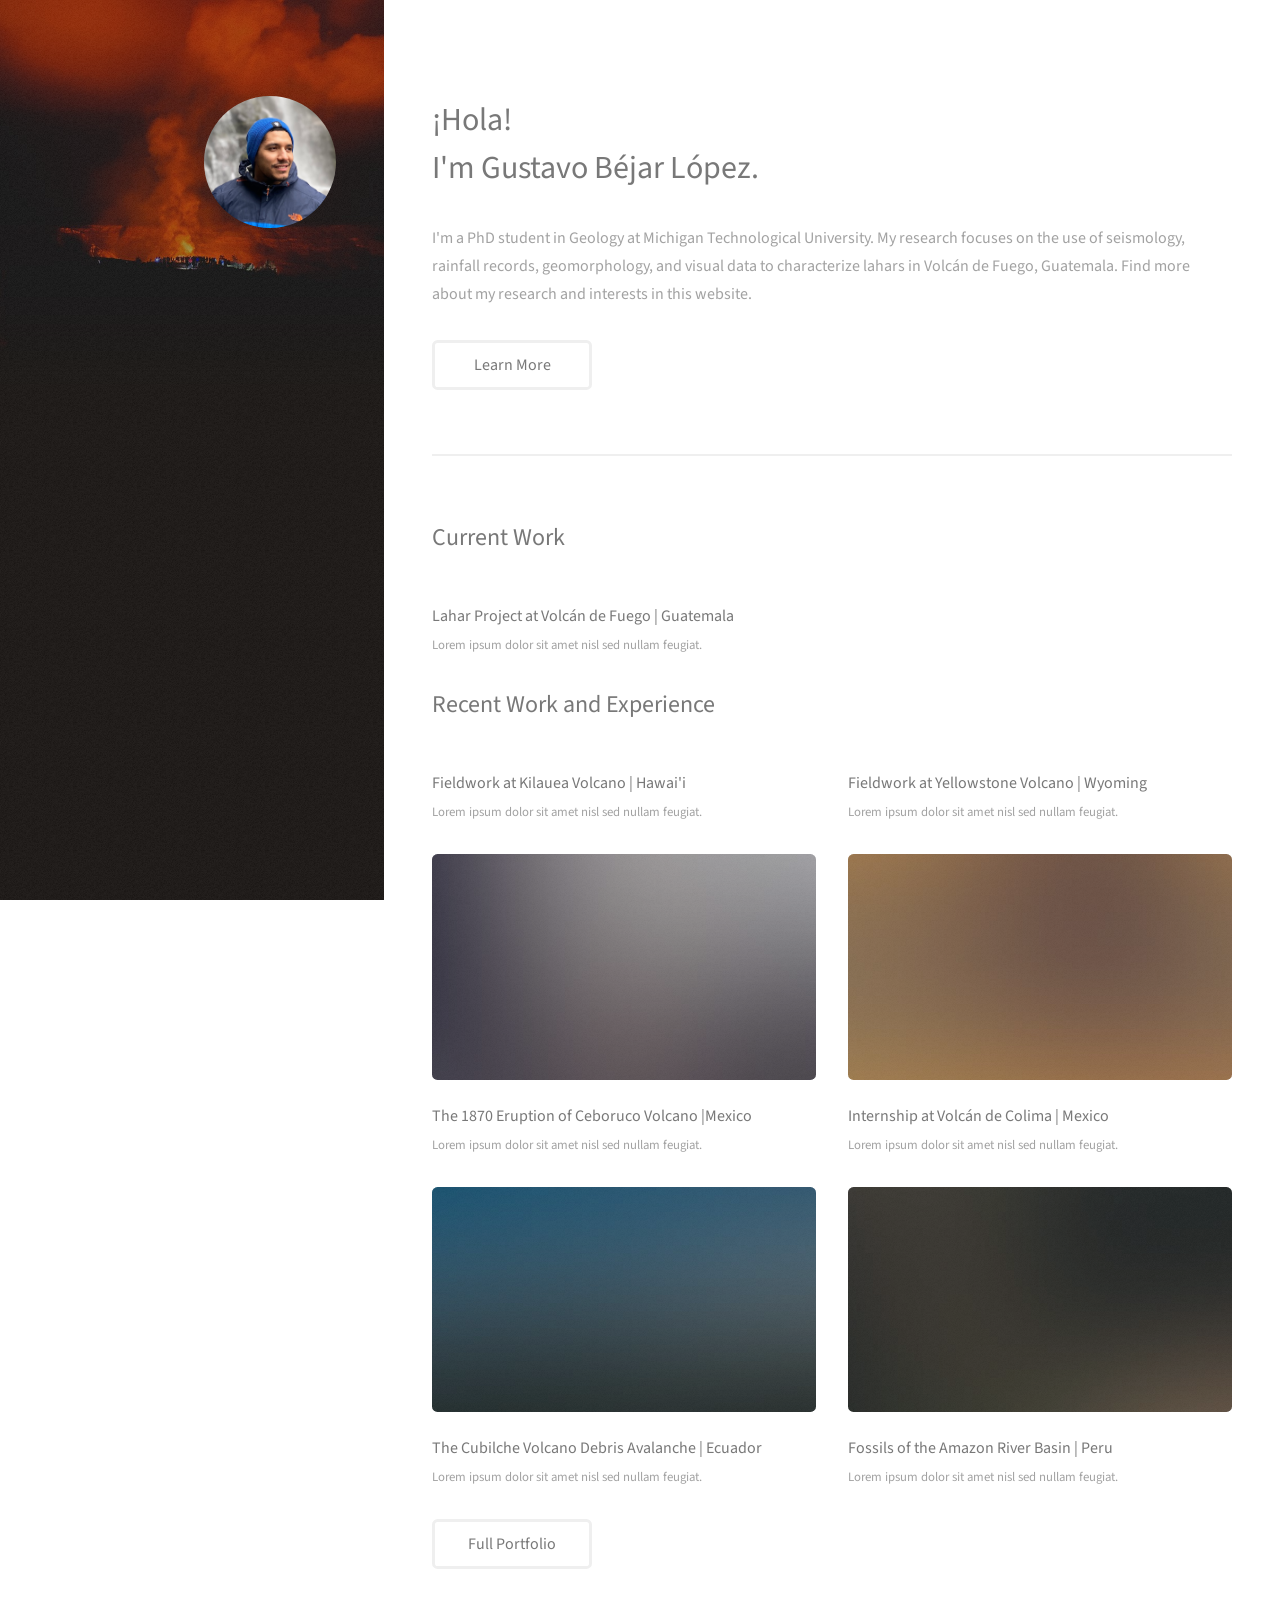
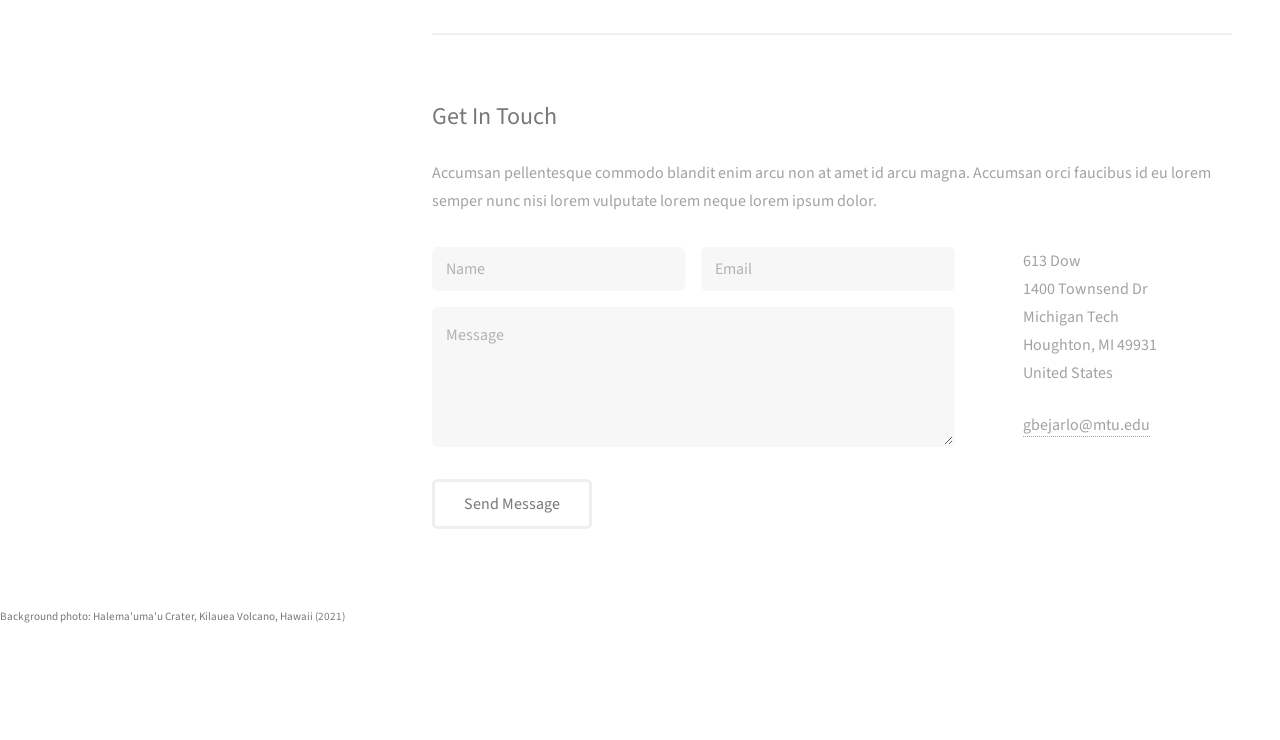
==== commit 0457834e: "Website publication" ====
--- a/index.html
+++ b/index.html
@@ -10,6 +10,7 @@
 		<meta charset="utf-8" />
 		<meta name="viewport" content="width=device-width, initial-scale=1, user-scalable=no" />
 		<link rel="stylesheet" href="assets/css/main.css" />
+		<link rel="icon" href="data:image/svg+xml,<svg xmlns=%22http://www.w3.org/2000/svg%22 viewBox=%220 0 100 100%22><text y=%22.9em%22 font-size=%2290%22>🌋</text></svg>">
 	</head>
 	<body class="is-preload">
 
@@ -17,9 +18,7 @@
 			<header id="header">
 				<div class="inner">
 					<a href="#" class="image avatar"><img src="images/avatar.jpg" alt="" /></a>
-					<h1><strong>I am Gustavo</strong>,<br />
-					a 2nd-year PhD student<br />
-					at Michigan Tech</h1> <!--<a href="http://html5up.net">HTML5 UP</a>.</h1>-->
+					<h4></h4>
 				</div>
 			</header>
 
@@ -29,10 +28,10 @@
 				<!-- One -->
 					<section id="one">
 						<header class="major">
-							<h2>Ipsum lorem dolor aliquam ante commodo<br />
-							magna sed accumsan arcu neque.</h2>
+							<h2>¡Hola!<br />
+							I'm Gustavo Béjar López.</h2>
 						</header>
-						<p>Accumsan orci faucibus id eu lorem semper. Eu ac iaculis ac nunc nisi lorem vulputate lorem neque cubilia ac in adipiscing in curae lobortis tortor primis integer massa adipiscing id nisi accumsan pellentesque commodo blandit enim arcu non at amet id arcu magna. Accumsan orci faucibus id eu lorem semper nunc nisi lorem vulputate lorem neque cubilia.</p>
+						<p>I'm a PhD student in Geology at Michigan Technological University. My research focuses on the use of seismology, rainfall records, geomorphology, and visual data to characterize lahars in Volcán de Fuego, Guatemala. Find more about my research and interests in this website.</p>
 						<ul class="actions">
 							<li><a href="#" class="button">Learn More</a></li>
 						</ul>
@@ -40,36 +39,42 @@
 
 				<!-- Two -->
 					<section id="two">
-						<h2>Recent Work</h2>
+						<h2>Current Work</h2>
+							<article class="col-6 col-12-xsmall work-item">
+								<a href="images/fulls/01.jpg" class="image fit thumb"><img src="images/home/home1.jpg" alt="" /></a>
+								<h3>Lahar Project at Volcán de Fuego | Guatemala</h3>
+								<p>Lorem ipsum dolor sit amet nisl sed nullam feugiat.</p>
+							</article>						
+						<h2>Recent Work and Experience</h2>
 						<div class="row">
 							<article class="col-6 col-12-xsmall work-item">
-								<a href="images/fulls/01.jpg" class="image fit thumb"><img src="images/thumbs/01.jpg" alt="" /></a>
-								<h3>Magna sed consequat tempus</h3>
-								<p>Lorem ipsum dolor sit amet nisl sed nullam feugiat.</p>
-							</article>
-							<article class="col-6 col-12-xsmall work-item">
-								<a href="images/fulls/02.jpg" class="image fit thumb"><img src="images/thumbs/02.jpg" alt="" /></a>
-								<h3>Ultricies lacinia interdum</h3>
+								<a href="images/fulls/01.jpg" class="image fit thumb"><img src="images/home/home2.jpg" alt="" /></a>
+								<h3>Fieldwork at Kilauea Volcano | Hawai'i</h3>
+								<p>Lorem ipsum dolor sit amet nisl sed nullam feugiat.</p>
+							</article>
+							<article class="col-6 col-12-xsmall work-item">
+								<a href="images/fulls/02.jpg" class="image fit thumb"><img src="images/home/home3.jpg" alt="" /></a>
+								<h3>Fieldwork at Yellowstone Volcano | Wyoming</h3>
 								<p>Lorem ipsum dolor sit amet nisl sed nullam feugiat.</p>
 							</article>
 							<article class="col-6 col-12-xsmall work-item">
 								<a href="images/fulls/03.jpg" class="image fit thumb"><img src="images/thumbs/03.jpg" alt="" /></a>
-								<h3>Tortor metus commodo</h3>
+								<h3>The 1870 Eruption of Ceboruco Volcano |Mexico</h3>
 								<p>Lorem ipsum dolor sit amet nisl sed nullam feugiat.</p>
 							</article>
 							<article class="col-6 col-12-xsmall work-item">
 								<a href="images/fulls/04.jpg" class="image fit thumb"><img src="images/thumbs/04.jpg" alt="" /></a>
-								<h3>Quam neque phasellus</h3>
+								<h3>Internship at Volcán de Colima | Mexico</h3>
 								<p>Lorem ipsum dolor sit amet nisl sed nullam feugiat.</p>
 							</article>
 							<article class="col-6 col-12-xsmall work-item">
 								<a href="images/fulls/05.jpg" class="image fit thumb"><img src="images/thumbs/05.jpg" alt="" /></a>
-								<h3>Nunc enim commodo aliquet</h3>
+								<h3>The Cubilche Volcano Debris Avalanche | Ecuador</h3>
 								<p>Lorem ipsum dolor sit amet nisl sed nullam feugiat.</p>
 							</article>
 							<article class="col-6 col-12-xsmall work-item">
 								<a href="images/fulls/06.jpg" class="image fit thumb"><img src="images/thumbs/06.jpg" alt="" /></a>
-								<h3>Risus ornare lacinia</h3>
+								<h3>Fossils of the Amazon River Basin | Peru</h3>
 								<p>Lorem ipsum dolor sit amet nisl sed nullam feugiat.</p>
 							</article>
 						</div>
@@ -98,18 +103,16 @@
 							<div class="col-4 col-12-small">
 								<ul class="labeled-icons">
 									<li>
-										<h3 class="icon solid fa-home"><span class="label">Address</span></h3>
-										1234 Somewhere Rd.<br />
-										Nashville, TN 00000<br />
+										<h3 class="icon solid fa-building"><span class="label">Address</span></h3>
+										613 Dow<br />
+										1400 Townsend Dr<br />
+										Michigan Tech<br />
+										Houghton, MI 49931<br />
 										United States
 									</li>
 									<li>
-										<h3 class="icon solid fa-mobile-alt"><span class="label">Phone</span></h3>
-										000-000-0000
-									</li>
-									<li>
 										<h3 class="icon solid fa-envelope"><span class="label">Email</span></h3>
-										<a href="#">hello@untitled.tld</a>
+										<a href="#">gbejarlo@mtu.edu</a>
 									</li>
 								</ul>
 							</div>
@@ -439,6 +442,9 @@
 		<!-- Footer -->
 			<footer id="footer">
 				<div class="inner">
+				<h6>Background photo: Halema'uma'u Crater, Kilauea Volcano, Hawaii (2021)</h6>
+				</div>
+				<div class="inner">
 					<ul class="icons">
 						<li><a href="mailto:gbejarlo@mtu.edu" class="icon solid fa-envelope"><span class="label">Email</span></a></li>
 						<li><a href="https://www.twitter.com/gbejarl" class="icon brands fa-twitter"><span class="label">Twitter</span></a></li>
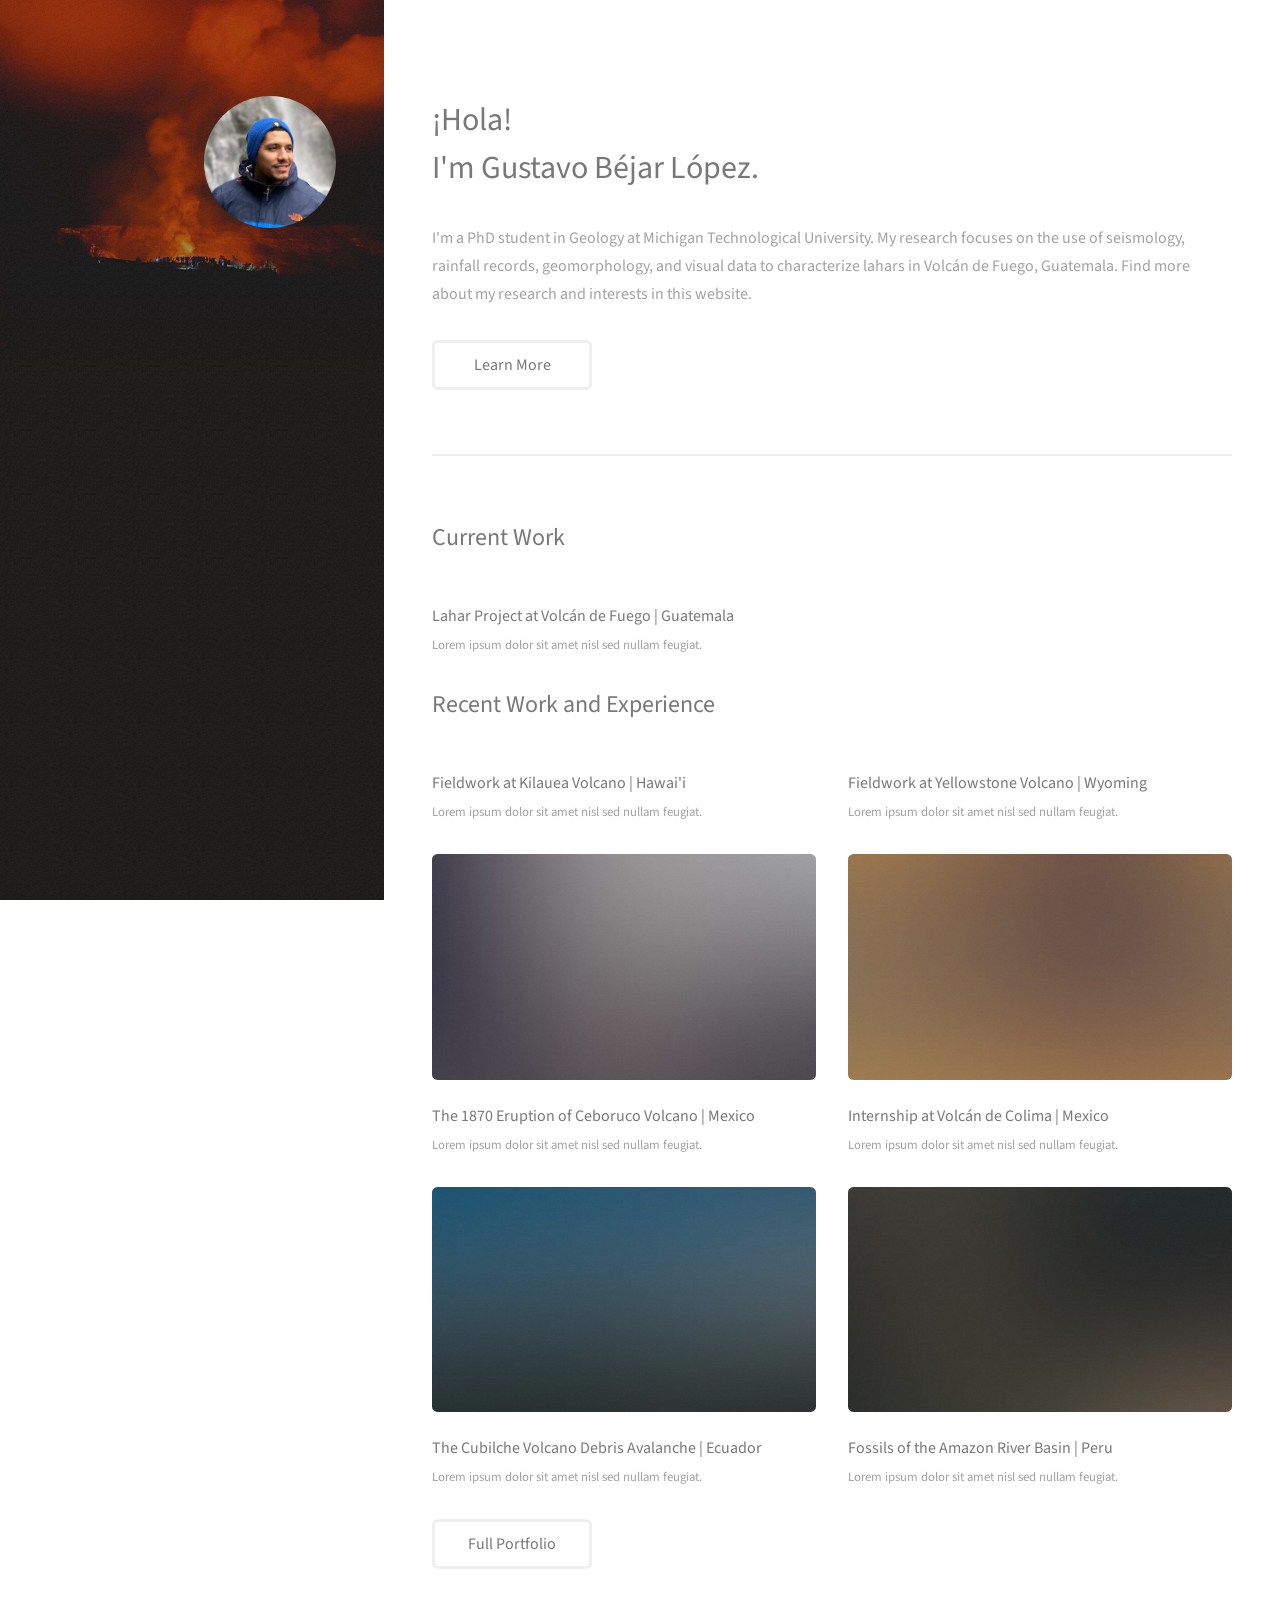
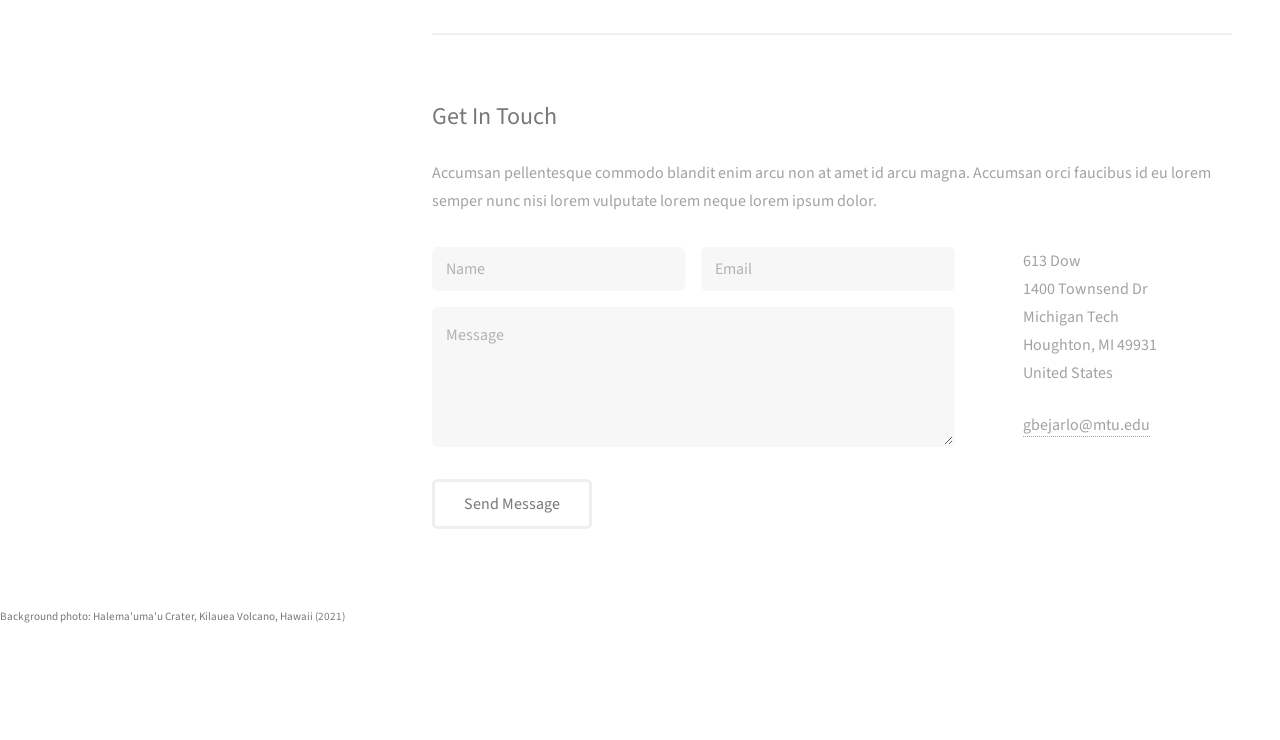
==== commit b598c3b0: "Update index.html" ====
--- a/index.html
+++ b/index.html
@@ -59,7 +59,7 @@
 							</article>
 							<article class="col-6 col-12-xsmall work-item">
 								<a href="images/fulls/03.jpg" class="image fit thumb"><img src="images/thumbs/03.jpg" alt="" /></a>
-								<h3>The 1870 Eruption of Ceboruco Volcano |Mexico</h3>
+								<h3>The 1870 Eruption of Ceboruco Volcano | Mexico</h3>
 								<p>Lorem ipsum dolor sit amet nisl sed nullam feugiat.</p>
 							</article>
 							<article class="col-6 col-12-xsmall work-item">
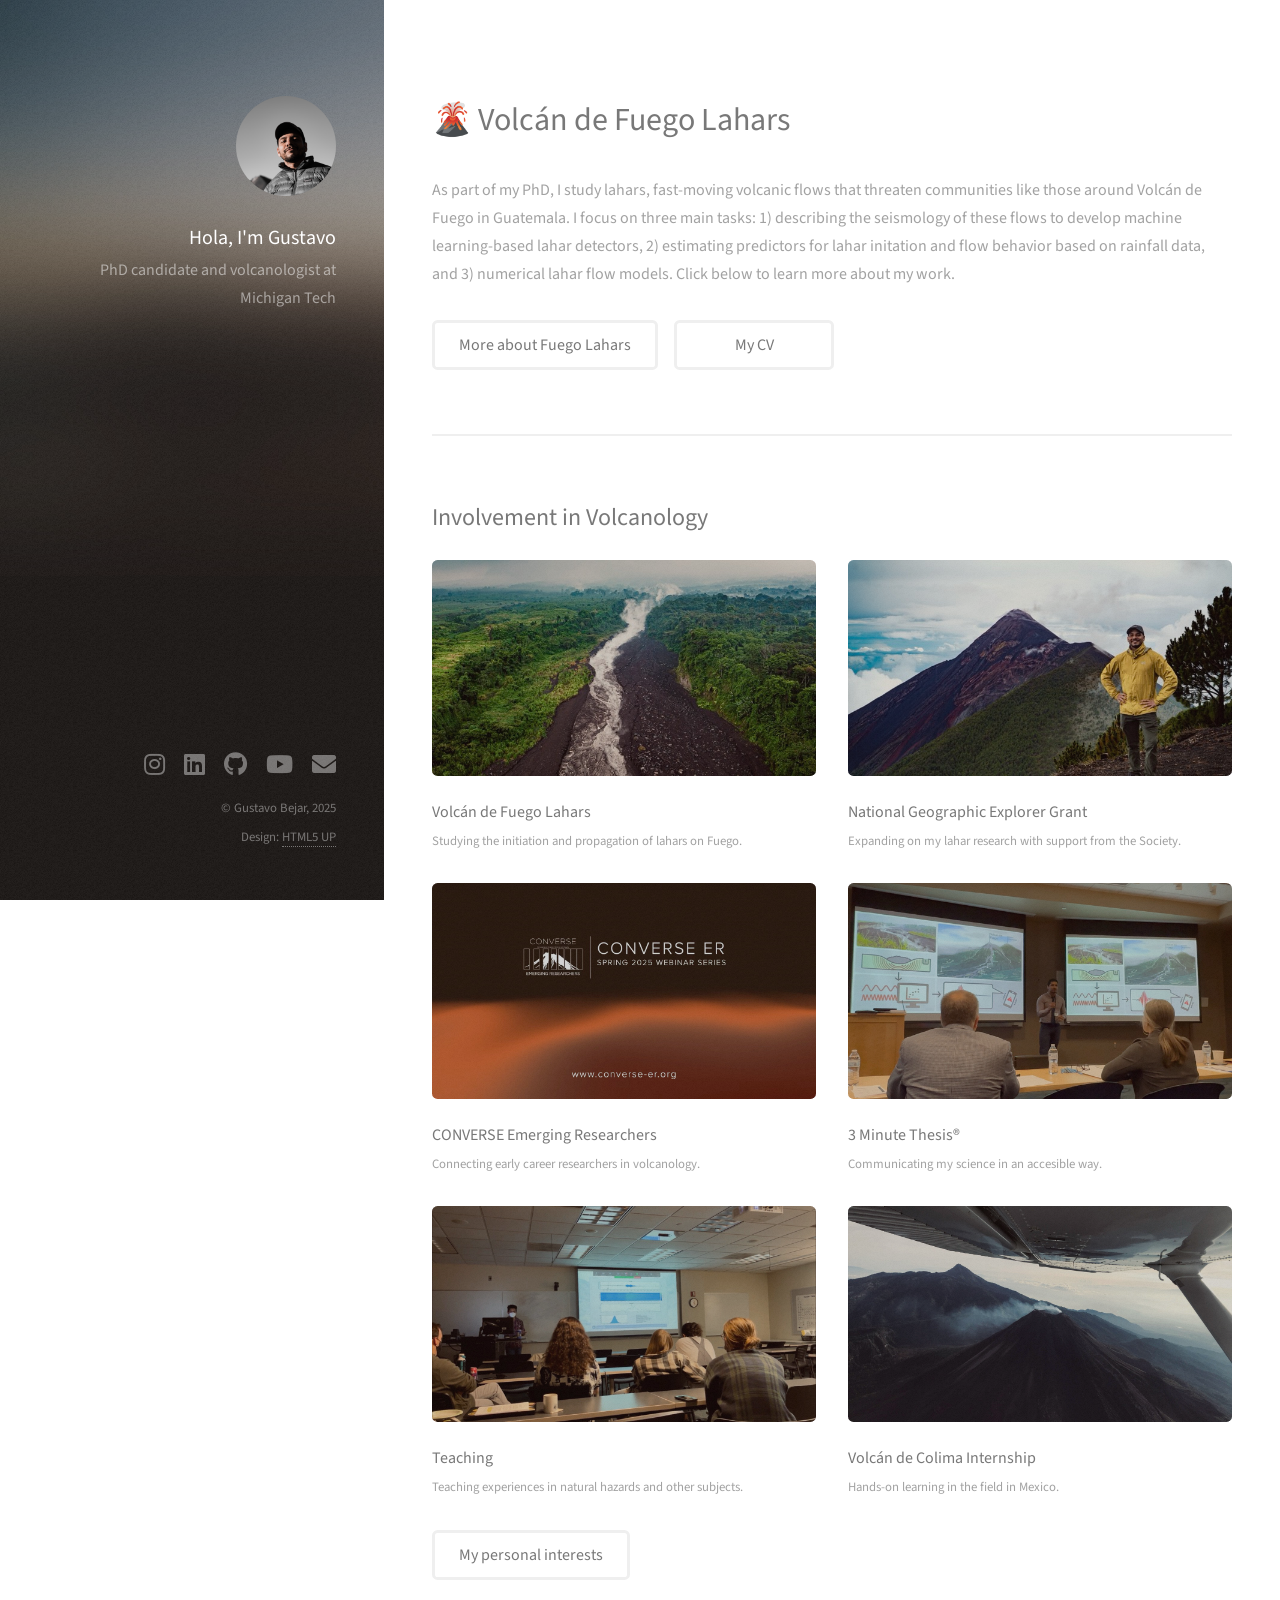
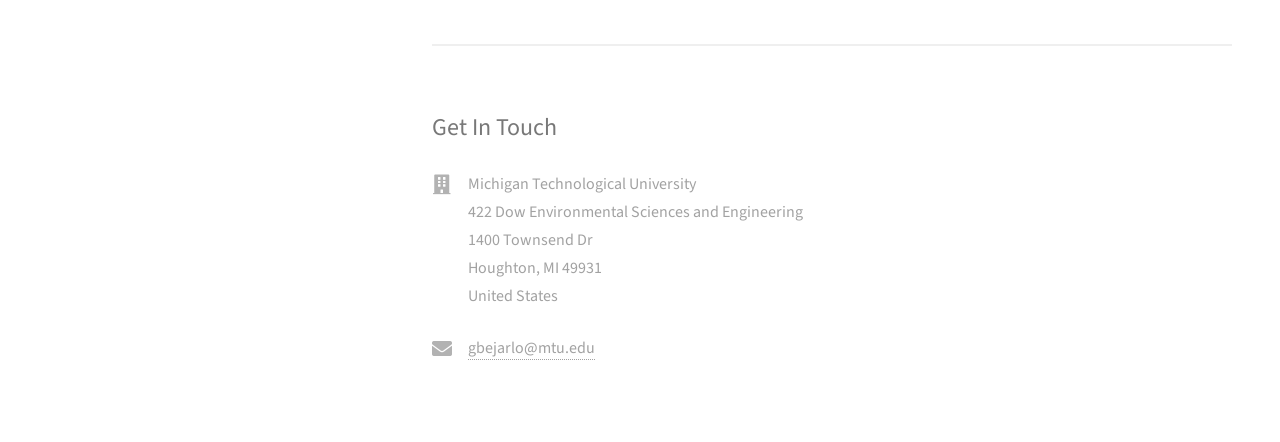
==== commit 31b8a1b8: "Website publication" ====
--- a/index.html
+++ b/index.html
@@ -1,470 +1,460 @@
-<!DOCTYPE HTML>
-<!--
-	Strata by HTML5 UP
-	html5up.net | @ajlkn
-	Free for personal and commercial use under the CCA 3.0 license (html5up.net/license)
--->
-<html>
-	<head>
-		<title>Gustavo Bejar Lopez</title>
-		<meta charset="utf-8" />
-		<meta name="viewport" content="width=device-width, initial-scale=1, user-scalable=no" />
-		<link rel="stylesheet" href="assets/css/main.css" />
-		<link rel="icon" href="data:image/svg+xml,<svg xmlns=%22http://www.w3.org/2000/svg%22 viewBox=%220 0 100 100%22><text y=%22.9em%22 font-size=%2290%22>🌋</text></svg>">
-	</head>
-	<body class="is-preload">
-
-		<!-- Header -->
-			<header id="header">
-				<div class="inner">
-					<a href="#" class="image avatar"><img src="images/avatar.jpg" alt="" /></a>
-					<h4></h4>
-				</div>
-			</header>
-
-		<!-- Main -->
-			<div id="main">
-
-				<!-- One -->
-					<section id="one">
-						<header class="major">
-							<h2>¡Hola!<br />
-							I'm Gustavo Béjar López.</h2>
-						</header>
-						<p>I'm a PhD student in Geology at Michigan Technological University. My research focuses on the use of seismology, rainfall records, geomorphology, and visual data to characterize lahars in Volcán de Fuego, Guatemala. Find more about my research and interests in this website.</p>
-						<ul class="actions">
-							<li><a href="#" class="button">Learn More</a></li>
-						</ul>
-					</section>
-
-				<!-- Two -->
-					<section id="two">
-						<h2>Current Work</h2>
-							<article class="col-6 col-12-xsmall work-item">
-								<a href="images/fulls/01.jpg" class="image fit thumb"><img src="images/home/home1.jpg" alt="" /></a>
-								<h3>Lahar Project at Volcán de Fuego | Guatemala</h3>
-								<p>Lorem ipsum dolor sit amet nisl sed nullam feugiat.</p>
-							</article>						
-						<h2>Recent Work and Experience</h2>
-						<div class="row">
-							<article class="col-6 col-12-xsmall work-item">
-								<a href="images/fulls/01.jpg" class="image fit thumb"><img src="images/home/home2.jpg" alt="" /></a>
-								<h3>Fieldwork at Kilauea Volcano | Hawai'i</h3>
-								<p>Lorem ipsum dolor sit amet nisl sed nullam feugiat.</p>
-							</article>
-							<article class="col-6 col-12-xsmall work-item">
-								<a href="images/fulls/02.jpg" class="image fit thumb"><img src="images/home/home3.jpg" alt="" /></a>
-								<h3>Fieldwork at Yellowstone Volcano | Wyoming</h3>
-								<p>Lorem ipsum dolor sit amet nisl sed nullam feugiat.</p>
-							</article>
-							<article class="col-6 col-12-xsmall work-item">
-								<a href="images/fulls/03.jpg" class="image fit thumb"><img src="images/thumbs/03.jpg" alt="" /></a>
-								<h3>The 1870 Eruption of Ceboruco Volcano | Mexico</h3>
-								<p>Lorem ipsum dolor sit amet nisl sed nullam feugiat.</p>
-							</article>
-							<article class="col-6 col-12-xsmall work-item">
-								<a href="images/fulls/04.jpg" class="image fit thumb"><img src="images/thumbs/04.jpg" alt="" /></a>
-								<h3>Internship at Volcán de Colima | Mexico</h3>
-								<p>Lorem ipsum dolor sit amet nisl sed nullam feugiat.</p>
-							</article>
-							<article class="col-6 col-12-xsmall work-item">
-								<a href="images/fulls/05.jpg" class="image fit thumb"><img src="images/thumbs/05.jpg" alt="" /></a>
-								<h3>The Cubilche Volcano Debris Avalanche | Ecuador</h3>
-								<p>Lorem ipsum dolor sit amet nisl sed nullam feugiat.</p>
-							</article>
-							<article class="col-6 col-12-xsmall work-item">
-								<a href="images/fulls/06.jpg" class="image fit thumb"><img src="images/thumbs/06.jpg" alt="" /></a>
-								<h3>Fossils of the Amazon River Basin | Peru</h3>
-								<p>Lorem ipsum dolor sit amet nisl sed nullam feugiat.</p>
-							</article>
-						</div>
-						<ul class="actions">
-							<li><a href="#" class="button">Full Portfolio</a></li>
-						</ul>
-					</section>
-
-				<!-- Three -->
-					<section id="three">
-						<h2>Get In Touch</h2>
-						<p>Accumsan pellentesque commodo blandit enim arcu non at amet id arcu magna. Accumsan orci faucibus id eu lorem semper nunc nisi lorem vulputate lorem neque lorem ipsum dolor.</p>
-						<div class="row">
-							<div class="col-8 col-12-small">
-								<form method="post" action="#">
-									<div class="row gtr-uniform gtr-50">
-										<div class="col-6 col-12-xsmall"><input type="text" name="name" id="name" placeholder="Name" /></div>
-										<div class="col-6 col-12-xsmall"><input type="email" name="email" id="email" placeholder="Email" /></div>
-										<div class="col-12"><textarea name="message" id="message" placeholder="Message" rows="4"></textarea></div>
-									</div>
-								</form>
-								<ul class="actions">
-									<li><input type="submit" value="Send Message" /></li>
-								</ul>
-							</div>
-							<div class="col-4 col-12-small">
-								<ul class="labeled-icons">
-									<li>
-										<h3 class="icon solid fa-building"><span class="label">Address</span></h3>
-										613 Dow<br />
-										1400 Townsend Dr<br />
-										Michigan Tech<br />
-										Houghton, MI 49931<br />
-										United States
-									</li>
-									<li>
-										<h3 class="icon solid fa-envelope"><span class="label">Email</span></h3>
-										<a href="#">gbejarlo@mtu.edu</a>
-									</li>
-								</ul>
-							</div>
-						</div>
-					</section>
-
-				<!-- Four -->
-				<!--
-					<section id="four">
-						<h2>Elements</h2>
-
-						<section>
-							<h4>Text</h4>
-							<p>This is <b>bold</b> and this is <strong>strong</strong>. This is <i>italic</i> and this is <em>emphasized</em>.
-							This is <sup>superscript</sup> text and this is <sub>subscript</sub> text.
-							This is <u>underlined</u> and this is code: <code>for (;;) { ... }</code>. Finally, <a href="#">this is a link</a>.</p>
-							<hr />
-							<header>
-								<h4>Heading with a Subtitle</h4>
-								<p>Lorem ipsum dolor sit amet nullam id egestas urna aliquam</p>
-							</header>
-							<p>Nunc lacinia ante nunc ac lobortis. Interdum adipiscing gravida odio porttitor sem non mi integer non faucibus ornare mi ut ante amet placerat aliquet. Volutpat eu sed ante lacinia sapien lorem accumsan varius montes viverra nibh in adipiscing blandit tempus accumsan.</p>
-							<header>
-								<h5>Heading with a Subtitle</h5>
-								<p>Lorem ipsum dolor sit amet nullam id egestas urna aliquam</p>
-							</header>
-							<p>Nunc lacinia ante nunc ac lobortis. Interdum adipiscing gravida odio porttitor sem non mi integer non faucibus ornare mi ut ante amet placerat aliquet. Volutpat eu sed ante lacinia sapien lorem accumsan varius montes viverra nibh in adipiscing blandit tempus accumsan.</p>
-							<hr />
-							<h2>Heading Level 2</h2>
-							<h3>Heading Level 3</h3>
-							<h4>Heading Level 4</h4>
-							<h5>Heading Level 5</h5>
-							<h6>Heading Level 6</h6>
-							<hr />
-							<h5>Blockquote</h5>
-							<blockquote>Fringilla nisl. Donec accumsan interdum nisi, quis tincidunt felis sagittis eget tempus euismod. Vestibulum ante ipsum primis in faucibus vestibulum. Blandit adipiscing eu felis iaculis volutpat ac adipiscing accumsan faucibus. Vestibulum ante ipsum primis in faucibus lorem ipsum dolor sit amet nullam adipiscing eu felis.</blockquote>
-							<h5>Preformatted</h5>
-							<pre><code>i = 0;
-
-while (!deck.isInOrder()) {
-print 'Iteration ' + i;
-deck.shuffle();
-i++;
-}
-
-print 'It took ' + i + ' iterations to sort the deck.';</code></pre>
-						</section>
-
-						<section>
-							<h4>Lists</h4>
-							<div class="row">
-								<div class="col-6 col-12-xsmall">
-									<h5>Unordered</h5>
-									<ul>
-										<li>Dolor pulvinar etiam magna etiam.</li>
-										<li>Sagittis adipiscing lorem eleifend.</li>
-										<li>Felis enim feugiat dolore viverra.</li>
-									</ul>
-									<h5>Alternate</h5>
-									<ul class="alt">
-										<li>Dolor pulvinar etiam magna etiam.</li>
-										<li>Sagittis adipiscing lorem eleifend.</li>
-										<li>Felis enim feugiat dolore viverra.</li>
-									</ul>
-								</div>
-								<div class="col-6 col-12-xsmall">
-									<h5>Ordered</h5>
-									<ol>
-										<li>Dolor pulvinar etiam magna etiam.</li>
-										<li>Etiam vel felis at lorem sed viverra.</li>
-										<li>Felis enim feugiat dolore viverra.</li>
-										<li>Dolor pulvinar etiam magna etiam.</li>
-										<li>Etiam vel felis at lorem sed viverra.</li>
-										<li>Felis enim feugiat dolore viverra.</li>
-									</ol>
-									<h5>Icons</h5>
-									<ul class="icons">
-										<li><a href="#" class="icon brands fa-twitter"><span class="label">Twitter</span></a></li>
-										<li><a href="#" class="icon brands fa-facebook-f"><span class="label">Facebook</span></a></li>
-										<li><a href="#" class="icon brands fa-instagram"><span class="label">Instagram</span></a></li>
-										<li><a href="#" class="icon brands fa-github"><span class="label">Github</span></a></li>
-										<li><a href="#" class="icon brands fa-dribbble"><span class="label">Dribbble</span></a></li>
-										<li><a href="#" class="icon brands fa-tumblr"><span class="label">Tumblr</span></a></li>
-									</ul>
-								</div>
-							</div>
-							<h5>Actions</h5>
-							<ul class="actions">
-								<li><a href="#" class="button primary">Default</a></li>
-								<li><a href="#" class="button">Default</a></li>
-							</ul>
-							<ul class="actions small">
-								<li><a href="#" class="button primary small">Small</a></li>
-								<li><a href="#" class="button small">Small</a></li>
-							</ul>
-							<div class="row">
-								<div class="col-6 col-12-small">
-									<ul class="actions stacked">
-										<li><a href="#" class="button primary">Default</a></li>
-										<li><a href="#" class="button">Default</a></li>
-									</ul>
-								</div>
-								<div class="col-6 col-12-small">
-									<ul class="actions stacked">
-										<li><a href="#" class="button primary small">Small</a></li>
-										<li><a href="#" class="button small">Small</a></li>
-									</ul>
-								</div>
-								<div class="col-6 col-12-small">
-									<ul class="actions stacked">
-										<li><a href="#" class="button primary fit">Default</a></li>
-										<li><a href="#" class="button fit">Default</a></li>
-									</ul>
-								</div>
-								<div class="col-6 col-12-small">
-									<ul class="actions stacked">
-										<li><a href="#" class="button primary small fit">Small</a></li>
-										<li><a href="#" class="button small fit">Small</a></li>
-									</ul>
-								</div>
-							</div>
-						</section>
-
-						<section>
-							<h4>Table</h4>
-							<h5>Default</h5>
-							<div class="table-wrapper">
-								<table>
-									<thead>
-										<tr>
-											<th>Name</th>
-											<th>Description</th>
-											<th>Price</th>
-										</tr>
-									</thead>
-									<tbody>
-										<tr>
-											<td>Item One</td>
-											<td>Ante turpis integer aliquet porttitor.</td>
-											<td>29.99</td>
-										</tr>
-										<tr>
-											<td>Item Two</td>
-											<td>Vis ac commodo adipiscing arcu aliquet.</td>
-											<td>19.99</td>
-										</tr>
-										<tr>
-											<td>Item Three</td>
-											<td> Morbi faucibus arcu accumsan lorem.</td>
-											<td>29.99</td>
-										</tr>
-										<tr>
-											<td>Item Four</td>
-											<td>Vitae integer tempus condimentum.</td>
-											<td>19.99</td>
-										</tr>
-										<tr>
-											<td>Item Five</td>
-											<td>Ante turpis integer aliquet porttitor.</td>
-											<td>29.99</td>
-										</tr>
-									</tbody>
-									<tfoot>
-										<tr>
-											<td colspan="2"></td>
-											<td>100.00</td>
-										</tr>
-									</tfoot>
-								</table>
-							</div>
-
-							<h5>Alternate</h5>
-							<div class="table-wrapper">
-								<table class="alt">
-									<thead>
-										<tr>
-											<th>Name</th>
-											<th>Description</th>
-											<th>Price</th>
-										</tr>
-									</thead>
-									<tbody>
-										<tr>
-											<td>Item One</td>
-											<td>Ante turpis integer aliquet porttitor.</td>
-											<td>29.99</td>
-										</tr>
-										<tr>
-											<td>Item Two</td>
-											<td>Vis ac commodo adipiscing arcu aliquet.</td>
-											<td>19.99</td>
-										</tr>
-										<tr>
-											<td>Item Three</td>
-											<td> Morbi faucibus arcu accumsan lorem.</td>
-											<td>29.99</td>
-										</tr>
-										<tr>
-											<td>Item Four</td>
-											<td>Vitae integer tempus condimentum.</td>
-											<td>19.99</td>
-										</tr>
-										<tr>
-											<td>Item Five</td>
-											<td>Ante turpis integer aliquet porttitor.</td>
-											<td>29.99</td>
-										</tr>
-									</tbody>
-									<tfoot>
-										<tr>
-											<td colspan="2"></td>
-											<td>100.00</td>
-										</tr>
-									</tfoot>
-								</table>
-							</div>
-						</section>
-
-						<section>
-							<h4>Buttons</h4>
-							<ul class="actions">
-								<li><a href="#" class="button primary">Primary</a></li>
-								<li><a href="#" class="button">Default</a></li>
-							</ul>
-							<ul class="actions">
-								<li><a href="#" class="button large">Large</a></li>
-								<li><a href="#" class="button">Default</a></li>
-								<li><a href="#" class="button small">Small</a></li>
-							</ul>
-							<ul class="actions fit">
-								<li><a href="#" class="button primary fit">Fit</a></li>
-								<li><a href="#" class="button fit">Fit</a></li>
-							</ul>
-							<ul class="actions fit small">
-								<li><a href="#" class="button primary fit small">Fit + Small</a></li>
-								<li><a href="#" class="button fit small">Fit + Small</a></li>
-							</ul>
-							<ul class="actions">
-								<li><a href="#" class="button primary icon solid fa-download">Icon</a></li>
-								<li><a href="#" class="button icon solid fa-download">Icon</a></li>
-							</ul>
-							<ul class="actions">
-								<li><span class="button primary disabled">Primary</span></li>
-								<li><span class="button disabled">Default</span></li>
-							</ul>
-						</section>
-
-						<section>
-							<h4>Form</h4>
-							<form method="post" action="#">
-								<div class="row gtr-uniform gtr-50">
-									<div class="col-6 col-12-xsmall">
-										<input type="text" name="demo-name" id="demo-name" value="" placeholder="Name" />
-									</div>
-									<div class="col-6 col-12-xsmall">
-										<input type="email" name="demo-email" id="demo-email" value="" placeholder="Email" />
-									</div>
-									<div class="col-12">
-										<select name="demo-category" id="demo-category">
-											<option value="">- Category -</option>
-											<option value="1">Manufacturing</option>
-											<option value="1">Shipping</option>
-											<option value="1">Administration</option>
-											<option value="1">Human Resources</option>
-										</select>
-									</div>
-									<div class="col-4 col-12-small">
-										<input type="radio" id="demo-priority-low" name="demo-priority" checked>
-										<label for="demo-priority-low">Low Priority</label>
-									</div>
-									<div class="col-4 col-12-small">
-										<input type="radio" id="demo-priority-normal" name="demo-priority">
-										<label for="demo-priority-normal">Normal Priority</label>
-									</div>
-									<div class="col-4 col-12-small">
-										<input type="radio" id="demo-priority-high" name="demo-priority">
-										<label for="demo-priority-high">High Priority</label>
-									</div>
-									<div class="col-6 col-12-small">
-										<input type="checkbox" id="demo-copy" name="demo-copy">
-										<label for="demo-copy">Email me a copy of this message</label>
-									</div>
-									<div class="col-6 col-12-small">
-										<input type="checkbox" id="demo-human" name="demo-human" checked>
-										<label for="demo-human">I am a human and not a robot</label>
-									</div>
-									<div class="col-12">
-										<textarea name="demo-message" id="demo-message" placeholder="Enter your message" rows="6"></textarea>
-									</div>
-									<div class="col-12">
-										<ul class="actions">
-											<li><input type="submit" value="Send Message" class="primary" /></li>
-											<li><input type="reset" value="Reset" /></li>
-										</ul>
-									</div>
-								</div>
-							</form>
-						</section>
-
-						<section>
-							<h4>Image</h4>
-							<h5>Fit</h5>
-							<div class="box alt">
-								<div class="row gtr-50 gtr-uniform">
-									<div class="col-12"><span class="image fit"><img src="images/fulls/05.jpg" alt="" /></span></div>
-									<div class="col-4"><span class="image fit"><img src="images/thumbs/01.jpg" alt="" /></span></div>
-									<div class="col-4"><span class="image fit"><img src="images/thumbs/02.jpg" alt="" /></span></div>
-									<div class="col-4"><span class="image fit"><img src="images/thumbs/03.jpg" alt="" /></span></div>
-									<div class="col-4"><span class="image fit"><img src="images/thumbs/04.jpg" alt="" /></span></div>
-									<div class="col-4"><span class="image fit"><img src="images/thumbs/05.jpg" alt="" /></span></div>
-									<div class="col-4"><span class="image fit"><img src="images/thumbs/06.jpg" alt="" /></span></div>
-									<div class="col-4"><span class="image fit"><img src="images/thumbs/03.jpg" alt="" /></span></div>
-									<div class="col-4"><span class="image fit"><img src="images/thumbs/02.jpg" alt="" /></span></div>
-									<div class="col-4"><span class="image fit"><img src="images/thumbs/01.jpg" alt="" /></span></div>
-								</div>
-							</div>
-							<h5>Left &amp; Right</h5>
-							<p><span class="image left"><img src="images/avatar.jpg" alt="" /></span>Fringilla nisl. Donec accumsan interdum nisi, quis tincidunt felis sagittis eget. tempus euismod. Vestibulum ante ipsum primis in faucibus vestibulum. Blandit adipiscing eu felis iaculis volutpat ac adipiscing accumsan eu faucibus. Integer ac pellentesque praesent tincidunt felis sagittis eget. tempus euismod. Vestibulum ante ipsum primis in faucibus vestibulum. Blandit adipiscing eu felis iaculis volutpat ac adipiscing accumsan eu faucibus. Integer ac pellentesque praesent. Donec accumsan interdum nisi, quis tincidunt felis sagittis eget. tempus euismod. Vestibulum ante ipsum primis in faucibus vestibulum. Blandit adipiscing eu felis iaculis volutpat ac adipiscing accumsan eu faucibus. Integer ac pellentesque praesent tincidunt felis sagittis eget. tempus euismod. Vestibulum ante ipsum primis in faucibus vestibulum. Blandit adipiscing eu felis iaculis volutpat ac adipiscing accumsan eu faucibus. Integer ac pellentesque praesent.</p>
-							<p><span class="image right"><img src="images/avatar.jpg" alt="" /></span>Fringilla nisl. Donec accumsan interdum nisi, quis tincidunt felis sagittis eget. tempus euismod. Vestibulum ante ipsum primis in faucibus vestibulum. Blandit adipiscing eu felis iaculis volutpat ac adipiscing accumsan eu faucibus. Integer ac pellentesque praesent tincidunt felis sagittis eget. tempus euismod. Vestibulum ante ipsum primis in faucibus vestibulum. Blandit adipiscing eu felis iaculis volutpat ac adipiscing accumsan eu faucibus. Integer ac pellentesque praesent. Donec accumsan interdum nisi, quis tincidunt felis sagittis eget. tempus euismod. Vestibulum ante ipsum primis in faucibus vestibulum. Blandit adipiscing eu felis iaculis volutpat ac adipiscing accumsan eu faucibus. Integer ac pellentesque praesent tincidunt felis sagittis eget. tempus euismod. Vestibulum ante ipsum primis in faucibus vestibulum. Blandit adipiscing eu felis iaculis volutpat ac adipiscing accumsan eu faucibus. Integer ac pellentesque praesent.</p>
-						</section>
-
-					</section>
-				-->
-
-			</div>
-
-		<!-- Footer -->
-			<footer id="footer">
-				<div class="inner">
-				<h6>Background photo: Halema'uma'u Crater, Kilauea Volcano, Hawaii (2021)</h6>
-				</div>
-				<div class="inner">
-					<ul class="icons">
-						<li><a href="mailto:gbejarlo@mtu.edu" class="icon solid fa-envelope"><span class="label">Email</span></a></li>
-						<li><a href="https://www.twitter.com/gbejarl" class="icon brands fa-twitter"><span class="label">Twitter</span></a></li>
-						<li><a href="https://www.instagram.com/gbejarl" class="icon brands fa-instagram"><span class="label">Instagram</span></a></li>
-						<li><a href="https://www.linkedin.com/u/gbejarl" class="icon brands fa-linkedin"><span class="label">LinkedIn</span></a></li>
-						<li><a href="https://www.github.com/gbejarl" class="icon brands fa-github"><span class="label">Github</span></a></li>
-					</ul>
-					<ul class="copyright">
-						<li>&copy; Gustavo Bejar Lopez, 2022</li><li>Design: <a href="http://html5up.net">HTML5 UP</a></li>
-					</ul>
-				</div>
-			</footer>
-
-		<!-- Scripts -->
-			<script src="assets/js/jquery.min.js"></script>
-			<script src="assets/js/jquery.poptrox.min.js"></script>
-			<script src="assets/js/browser.min.js"></script>
-			<script src="assets/js/breakpoints.min.js"></script>
-			<script src="assets/js/util.js"></script>
-			<script src="assets/js/main.js"></script>
-
-	</body>
+<!DOCTYPE HTML>
+<html>
+
+<head>
+	<title>Gustavo Bejar</title>
+	<meta charset="utf-8" />
+	<meta name="viewport" content="width=device-width, initial-scale=1, user-scalable=no" />
+	<link rel="stylesheet" href="assets/css/main.css" />
+</head>
+
+<body class="is-preload">
+
+	<!-- Header -->
+	<header id="header">
+		<div class="inner">
+			<a href="index.html" class="image avatar"><img src="images/avatar.jpg" alt="" /></a>
+			<h1><strong>Hola, I'm Gustavo</strong></h1>
+			PhD candidate and volcanologist at Michigan Tech
+		</div>
+	</header>
+
+	<!-- Main -->
+	<div id="main">
+
+		<!-- One -->
+		<section id="one">
+			<header class="major">
+				<h2>🌋 Volcán de Fuego Lahars</h2>
+			</header>
+			<p>As part of my PhD, I study lahars, fast-moving volcanic flows
+				that threaten communities like those around Volcán de Fuego in Guatemala.
+				I focus on three main tasks: 1) describing the seismology
+				of these flows to develop machine learning-based lahar detectors,
+				2) estimating predictors for lahar initation and flow behavior
+				based on rainfall data, and 3) numerical lahar flow models.
+				Click below to learn more about my work. </p>
+			<ul class="actions">
+				<li><a href="lahars.html" class="button">More about Fuego Lahars</a></li>
+				<li><a href="cv.html" class="button">My CV</a></li>
+			</ul>
+		</section>
+
+		<!-- Two -->
+		<section id="two">
+			<h2>Involvement in Volcanology</h2>
+			<div class="row">
+				<article class="col-6 col-12-xsmall work-item">
+					<a href="lahars.html" class="image fit"><img src="images/thumb_1.jpeg" alt="" /></a>
+					<h3>Volcán de Fuego Lahars</h3>
+					<p>Studying the initiation and propagation of lahars on Fuego.</p>
+				</article>
+				<article class="col-6 col-12-xsmall work-item">
+					<a href="natgeo.html" class="image fit"><img src="images/thumb_2.jpeg" alt="" /></a>
+					<h3>National Geographic Explorer Grant</h3>
+					<p>Expanding on my lahar research with support from the Society.</p>
+				</article>
+				<article class="col-6 col-12-xsmall work-item">
+					<a href="speedbump.html" class="image fit"><img src="images/thumb_3.jpeg" alt="" /></a>
+					<h3>CONVERSE Emerging Researchers</h3>
+					<p>Connecting early career researchers in volcanology.</p>
+				</article>
+				<article class="col-6 col-12-xsmall work-item">
+					<a href="speedbump.html" class="image fit"><img src="images/thumb_4.jpeg" alt="" /></a>
+					<h3>3 Minute Thesis®</h3>
+					<p>Communicating my science in an accesible way.</p>
+				</article>
+				<article class="col-6 col-12-xsmall work-item">
+					<a href="speedbump.html" class="image fit"><img src="images/thumb_5.jpeg" alt="" /></a>
+					<h3>Teaching</h3>
+					<p>Teaching experiences in natural hazards and other subjects.</p>
+				</article>
+				<article class="col-6 col-12-xsmall work-item">
+					<a href="speedbump.html" class="image fit"><img src="images/thumb_6.jpeg" alt="" /></a>
+					<h3>Volcán de Colima Internship</h3>
+					<p>Hands-on learning in the field in Mexico.</p>
+				</article>
+			</div>
+		</section>
+
+
+		<ul class="actions">
+			<li><a href="speedbump.html" class="button">My personal interests</a></li>
+		</ul>
+
+		<!-- End -->
+		<section id="end">
+			<h2>Get In Touch</h2>
+			<div class="row">
+				<div class="col-12 col-12-small">
+					<ul class="labeled-icons">
+						<li>
+							<h3 class="icon solid fa-building"><span class="label">Address</span></h3>
+							Michigan Technological University<br />
+							422 Dow Environmental Sciences and Engineering<br />
+							1400 Townsend Dr<br />
+							Houghton, MI 49931<br />
+							United States
+						</li>
+						<li>
+							<h3 class="icon solid fa-envelope"><span class="label">Email</span></h3>
+							<a href="mailto:gbejarlo@mtu.edu">gbejarlo@mtu.edu</a>
+						</li>
+					</ul>
+				</div>
+			</div>
+		</section>
+
+		<!-- Four -->
+		<!--
+					<section id="four">
+						<h2>Elements</h2>
+
+						<section>
+							<h4>Text</h4>
+							<p>This is <b>bold</b> and this is <strong>strong</strong>. This is <i>italic</i> and this is <em>emphasized</em>.
+							This is <sup>superscript</sup> text and this is <sub>subscript</sub> text.
+							This is <u>underlined</u> and this is code: <code>for (;;) { ... }</code>. Finally, <a href="#">this is a link</a>.</p>
+							<hr />
+							<header>
+								<h4>Heading with a Subtitle</h4>
+								<p>Lorem ipsum dolor sit amet nullam id egestas urna aliquam</p>
+							</header>
+							<p>Nunc lacinia ante nunc ac lobortis. Interdum adipiscing gravida odio porttitor sem non mi integer non faucibus ornare mi ut ante amet placerat aliquet. Volutpat eu sed ante lacinia sapien lorem accumsan varius montes viverra nibh in adipiscing blandit tempus accumsan.</p>
+							<header>
+								<h5>Heading with a Subtitle</h5>
+								<p>Lorem ipsum dolor sit amet nullam id egestas urna aliquam</p>
+							</header>
+							<p>Nunc lacinia ante nunc ac lobortis. Interdum adipiscing gravida odio porttitor sem non mi integer non faucibus ornare mi ut ante amet placerat aliquet. Volutpat eu sed ante lacinia sapien lorem accumsan varius montes viverra nibh in adipiscing blandit tempus accumsan.</p>
+							<hr />
+							<h2>Heading Level 2</h2>
+							<h3>Heading Level 3</h3>
+							<h4>Heading Level 4</h4>
+							<h5>Heading Level 5</h5>
+							<h6>Heading Level 6</h6>
+							<hr />
+							<h5>Blockquote</h5>
+							<blockquote>Fringilla nisl. Donec accumsan interdum nisi, quis tincidunt felis sagittis eget tempus euismod. Vestibulum ante ipsum primis in faucibus vestibulum. Blandit adipiscing eu felis iaculis volutpat ac adipiscing accumsan faucibus. Vestibulum ante ipsum primis in faucibus lorem ipsum dolor sit amet nullam adipiscing eu felis.</blockquote>
+							<h5>Preformatted</h5>
+							<pre><code>i = 0;
+
+while (!deck.isInOrder()) {
+print 'Iteration ' + i;
+deck.shuffle();
+i++;
+}
+
+print 'It took ' + i + ' iterations to sort the deck.';</code></pre>
+						</section>
+
+						<section>
+							<h4>Lists</h4>
+							<div class="row">
+								<div class="col-6 col-12-xsmall">
+									<h5>Unordered</h5>
+									<ul>
+										<li>Dolor pulvinar etiam magna etiam.</li>
+										<li>Sagittis adipiscing lorem eleifend.</li>
+										<li>Felis enim feugiat dolore viverra.</li>
+									</ul>
+									<h5>Alternate</h5>
+									<ul class="alt">
+										<li>Dolor pulvinar etiam magna etiam.</li>
+										<li>Sagittis adipiscing lorem eleifend.</li>
+										<li>Felis enim feugiat dolore viverra.</li>
+									</ul>
+								</div>
+								<div class="col-6 col-12-xsmall">
+									<h5>Ordered</h5>
+									<ol>
+										<li>Dolor pulvinar etiam magna etiam.</li>
+										<li>Etiam vel felis at lorem sed viverra.</li>
+										<li>Felis enim feugiat dolore viverra.</li>
+										<li>Dolor pulvinar etiam magna etiam.</li>
+										<li>Etiam vel felis at lorem sed viverra.</li>
+										<li>Felis enim feugiat dolore viverra.</li>
+									</ol>
+									<h5>Icons</h5>
+									<ul class="icons">
+										<li><a href="#" class="icon brands fa-twitter"><span class="label">Twitter</span></a></li>
+										<li><a href="#" class="icon brands fa-facebook-f"><span class="label">Facebook</span></a></li>
+										<li><a href="#" class="icon brands fa-instagram"><span class="label">Instagram</span></a></li>
+										<li><a href="#" class="icon brands fa-github"><span class="label">Github</span></a></li>
+										<li><a href="#" class="icon brands fa-dribbble"><span class="label">Dribbble</span></a></li>
+										<li><a href="#" class="icon brands fa-tumblr"><span class="label">Tumblr</span></a></li>
+									</ul>
+								</div>
+							</div>
+							<h5>Actions</h5>
+							<ul class="actions">
+								<li><a href="#" class="button primary">Default</a></li>
+								<li><a href="#" class="button">Default</a></li>
+							</ul>
+							<ul class="actions small">
+								<li><a href="#" class="button primary small">Small</a></li>
+								<li><a href="#" class="button small">Small</a></li>
+							</ul>
+							<div class="row">
+								<div class="col-6 col-12-small">
+									<ul class="actions stacked">
+										<li><a href="#" class="button primary">Default</a></li>
+										<li><a href="#" class="button">Default</a></li>
+									</ul>
+								</div>
+								<div class="col-6 col-12-small">
+									<ul class="actions stacked">
+										<li><a href="#" class="button primary small">Small</a></li>
+										<li><a href="#" class="button small">Small</a></li>
+									</ul>
+								</div>
+								<div class="col-6 col-12-small">
+									<ul class="actions stacked">
+										<li><a href="#" class="button primary fit">Default</a></li>
+										<li><a href="#" class="button fit">Default</a></li>
+									</ul>
+								</div>
+								<div class="col-6 col-12-small">
+									<ul class="actions stacked">
+										<li><a href="#" class="button primary small fit">Small</a></li>
+										<li><a href="#" class="button small fit">Small</a></li>
+									</ul>
+								</div>
+							</div>
+						</section>
+
+						<section>
+							<h4>Table</h4>
+							<h5>Default</h5>
+							<div class="table-wrapper">
+								<table>
+									<thead>
+										<tr>
+											<th>Name</th>
+											<th>Description</th>
+											<th>Price</th>
+										</tr>
+									</thead>
+									<tbody>
+										<tr>
+											<td>Item One</td>
+											<td>Ante turpis integer aliquet porttitor.</td>
+											<td>29.99</td>
+										</tr>
+										<tr>
+											<td>Item Two</td>
+											<td>Vis ac commodo adipiscing arcu aliquet.</td>
+											<td>19.99</td>
+										</tr>
+										<tr>
+											<td>Item Three</td>
+											<td> Morbi faucibus arcu accumsan lorem.</td>
+											<td>29.99</td>
+										</tr>
+										<tr>
+											<td>Item Four</td>
+											<td>Vitae integer tempus condimentum.</td>
+											<td>19.99</td>
+										</tr>
+										<tr>
+											<td>Item Five</td>
+											<td>Ante turpis integer aliquet porttitor.</td>
+											<td>29.99</td>
+										</tr>
+									</tbody>
+									<tfoot>
+										<tr>
+											<td colspan="2"></td>
+											<td>100.00</td>
+										</tr>
+									</tfoot>
+								</table>
+							</div>
+
+							<h5>Alternate</h5>
+							<div class="table-wrapper">
+								<table class="alt">
+									<thead>
+										<tr>
+											<th>Name</th>
+											<th>Description</th>
+											<th>Price</th>
+										</tr>
+									</thead>
+									<tbody>
+										<tr>
+											<td>Item One</td>
+											<td>Ante turpis integer aliquet porttitor.</td>
+											<td>29.99</td>
+										</tr>
+										<tr>
+											<td>Item Two</td>
+											<td>Vis ac commodo adipiscing arcu aliquet.</td>
+											<td>19.99</td>
+										</tr>
+										<tr>
+											<td>Item Three</td>
+											<td> Morbi faucibus arcu accumsan lorem.</td>
+											<td>29.99</td>
+										</tr>
+										<tr>
+											<td>Item Four</td>
+											<td>Vitae integer tempus condimentum.</td>
+											<td>19.99</td>
+										</tr>
+										<tr>
+											<td>Item Five</td>
+											<td>Ante turpis integer aliquet porttitor.</td>
+											<td>29.99</td>
+										</tr>
+									</tbody>
+									<tfoot>
+										<tr>
+											<td colspan="2"></td>
+											<td>100.00</td>
+										</tr>
+									</tfoot>
+								</table>
+							</div>
+						</section>
+
+						<section>
+							<h4>Buttons</h4>
+							<ul class="actions">
+								<li><a href="#" class="button primary">Primary</a></li>
+								<li><a href="#" class="button">Default</a></li>
+							</ul>
+							<ul class="actions">
+								<li><a href="#" class="button large">Large</a></li>
+								<li><a href="#" class="button">Default</a></li>
+								<li><a href="#" class="button small">Small</a></li>
+							</ul>
+							<ul class="actions fit">
+								<li><a href="#" class="button primary fit">Fit</a></li>
+								<li><a href="#" class="button fit">Fit</a></li>
+							</ul>
+							<ul class="actions fit small">
+								<li><a href="#" class="button primary fit small">Fit + Small</a></li>
+								<li><a href="#" class="button fit small">Fit + Small</a></li>
+							</ul>
+							<ul class="actions">
+								<li><a href="#" class="button primary icon solid fa-download">Icon</a></li>
+								<li><a href="#" class="button icon solid fa-download">Icon</a></li>
+							</ul>
+							<ul class="actions">
+								<li><span class="button primary disabled">Primary</span></li>
+								<li><span class="button disabled">Default</span></li>
+							</ul>
+						</section>
+
+						<section>
+							<h4>Form</h4>
+							<form method="post" action="#">
+								<div class="row gtr-uniform gtr-50">
+									<div class="col-6 col-12-xsmall">
+										<input type="text" name="demo-name" id="demo-name" value="" placeholder="Name" />
+									</div>
+									<div class="col-6 col-12-xsmall">
+										<input type="email" name="demo-email" id="demo-email" value="" placeholder="Email" />
+									</div>
+									<div class="col-12">
+										<select name="demo-category" id="demo-category">
+											<option value="">- Category -</option>
+											<option value="1">Manufacturing</option>
+											<option value="1">Shipping</option>
+											<option value="1">Administration</option>
+											<option value="1">Human Resources</option>
+										</select>
+									</div>
+									<div class="col-4 col-12-small">
+										<input type="radio" id="demo-priority-low" name="demo-priority" checked>
+										<label for="demo-priority-low">Low Priority</label>
+									</div>
+									<div class="col-4 col-12-small">
+										<input type="radio" id="demo-priority-normal" name="demo-priority">
+										<label for="demo-priority-normal">Normal Priority</label>
+									</div>
+									<div class="col-4 col-12-small">
+										<input type="radio" id="demo-priority-high" name="demo-priority">
+										<label for="demo-priority-high">High Priority</label>
+									</div>
+									<div class="col-6 col-12-small">
+										<input type="checkbox" id="demo-copy" name="demo-copy">
+										<label for="demo-copy">Email me a copy of this message</label>
+									</div>
+									<div class="col-6 col-12-small">
+										<input type="checkbox" id="demo-human" name="demo-human" checked>
+										<label for="demo-human">I am a human and not a robot</label>
+									</div>
+									<div class="col-12">
+										<textarea name="demo-message" id="demo-message" placeholder="Enter your message" rows="6"></textarea>
+									</div>
+									<div class="col-12">
+										<ul class="actions">
+											<li><input type="submit" value="Send Message" class="primary" /></li>
+											<li><input type="reset" value="Reset" /></li>
+										</ul>
+									</div>
+								</div>
+							</form>
+						</section>
+
+						<section>
+							<h4>Image</h4>
+							<h5>Fit</h5>
+							<div class="box alt">
+								<div class="row gtr-50 gtr-uniform">
+									<div class="col-12"><span class="image fit"><img src="images/fulls/05.jpg" alt="" /></span></div>
+									<div class="col-4"><span class="image fit"><img src="images/thumbs/01.jpg" alt="" /></span></div>
+									<div class="col-4"><span class="image fit"><img src="images/thumbs/02.jpg" alt="" /></span></div>
+									<div class="col-4"><span class="image fit"><img src="images/thumbs/03.jpg" alt="" /></span></div>
+									<div class="col-4"><span class="image fit"><img src="images/thumbs/04.jpg" alt="" /></span></div>
+									<div class="col-4"><span class="image fit"><img src="images/thumbs/05.jpg" alt="" /></span></div>
+									<div class="col-4"><span class="image fit"><img src="images/thumbs/06.jpg" alt="" /></span></div>
+									<div class="col-4"><span class="image fit"><img src="images/thumbs/03.jpg" alt="" /></span></div>
+									<div class="col-4"><span class="image fit"><img src="images/thumbs/02.jpg" alt="" /></span></div>
+									<div class="col-4"><span class="image fit"><img src="images/thumbs/01.jpg" alt="" /></span></div>
+								</div>
+							</div>
+							<h5>Left &amp; Right</h5>
+							<p><span class="image left"><img src="images/avatar.jpg" alt="" /></span>Fringilla nisl. Donec accumsan interdum nisi, quis tincidunt felis sagittis eget. tempus euismod. Vestibulum ante ipsum primis in faucibus vestibulum. Blandit adipiscing eu felis iaculis volutpat ac adipiscing accumsan eu faucibus. Integer ac pellentesque praesent tincidunt felis sagittis eget. tempus euismod. Vestibulum ante ipsum primis in faucibus vestibulum. Blandit adipiscing eu felis iaculis volutpat ac adipiscing accumsan eu faucibus. Integer ac pellentesque praesent. Donec accumsan interdum nisi, quis tincidunt felis sagittis eget. tempus euismod. Vestibulum ante ipsum primis in faucibus vestibulum. Blandit adipiscing eu felis iaculis volutpat ac adipiscing accumsan eu faucibus. Integer ac pellentesque praesent tincidunt felis sagittis eget. tempus euismod. Vestibulum ante ipsum primis in faucibus vestibulum. Blandit adipiscing eu felis iaculis volutpat ac adipiscing accumsan eu faucibus. Integer ac pellentesque praesent.</p>
+							<p><span class="image right"><img src="images/avatar.jpg" alt="" /></span>Fringilla nisl. Donec accumsan interdum nisi, quis tincidunt felis sagittis eget. tempus euismod. Vestibulum ante ipsum primis in faucibus vestibulum. Blandit adipiscing eu felis iaculis volutpat ac adipiscing accumsan eu faucibus. Integer ac pellentesque praesent tincidunt felis sagittis eget. tempus euismod. Vestibulum ante ipsum primis in faucibus vestibulum. Blandit adipiscing eu felis iaculis volutpat ac adipiscing accumsan eu faucibus. Integer ac pellentesque praesent. Donec accumsan interdum nisi, quis tincidunt felis sagittis eget. tempus euismod. Vestibulum ante ipsum primis in faucibus vestibulum. Blandit adipiscing eu felis iaculis volutpat ac adipiscing accumsan eu faucibus. Integer ac pellentesque praesent tincidunt felis sagittis eget. tempus euismod. Vestibulum ante ipsum primis in faucibus vestibulum. Blandit adipiscing eu felis iaculis volutpat ac adipiscing accumsan eu faucibus. Integer ac pellentesque praesent.</p>
+						</section>
+
+					</section>
+				-->
+
+	</div>
+
+	<!-- Footer -->
+	<footer id="footer">
+		<div class="inner">
+			<ul class="icons">
+				<li><a href="https://www.instagram.com/gbejarl" class="icon brands fa-instagram"><span
+							class="label">Instagram</span></a></li>
+				<li><a href="https://www.linkedin.com/in/gbejarl" class="icon brands fa-linkedin"><span
+							class="label">Linked-In</span></a></li>
+				<li><a href="https://www.github.com/gbejarl" class="icon brands fa-github"><span
+							class="label">Github</span></a></li>
+				<li><a href="https://www.youtube.com/gbejarl" class="icon brands fa-youtube"><span
+							class="label">YouTube</span></a></li>
+				<li><a href="mailto:gbejarlo@mtu.edu" class="icon solid fa-envelope"><span
+							class="label">Email</span></a></li>
+			</ul>
+			<ul class="copyright">
+				<li>&copy; Gustavo Bejar, 2025</li>
+				<li>Design: <a href="http://html5up.net">HTML5 UP</a></li>
+			</ul>
+		</div>
+	</footer>
+
+	<!-- Scripts -->
+	<script src="assets/js/jquery.min.js"></script>
+	<script src="assets/js/jquery.poptrox.min.js"></script>
+	<script src="assets/js/browser.min.js"></script>
+	<script src="assets/js/breakpoints.min.js"></script>
+	<script src="assets/js/util.js"></script>
+	<script src="assets/js/main.js"></script>
+
+</body>
+
 </html>
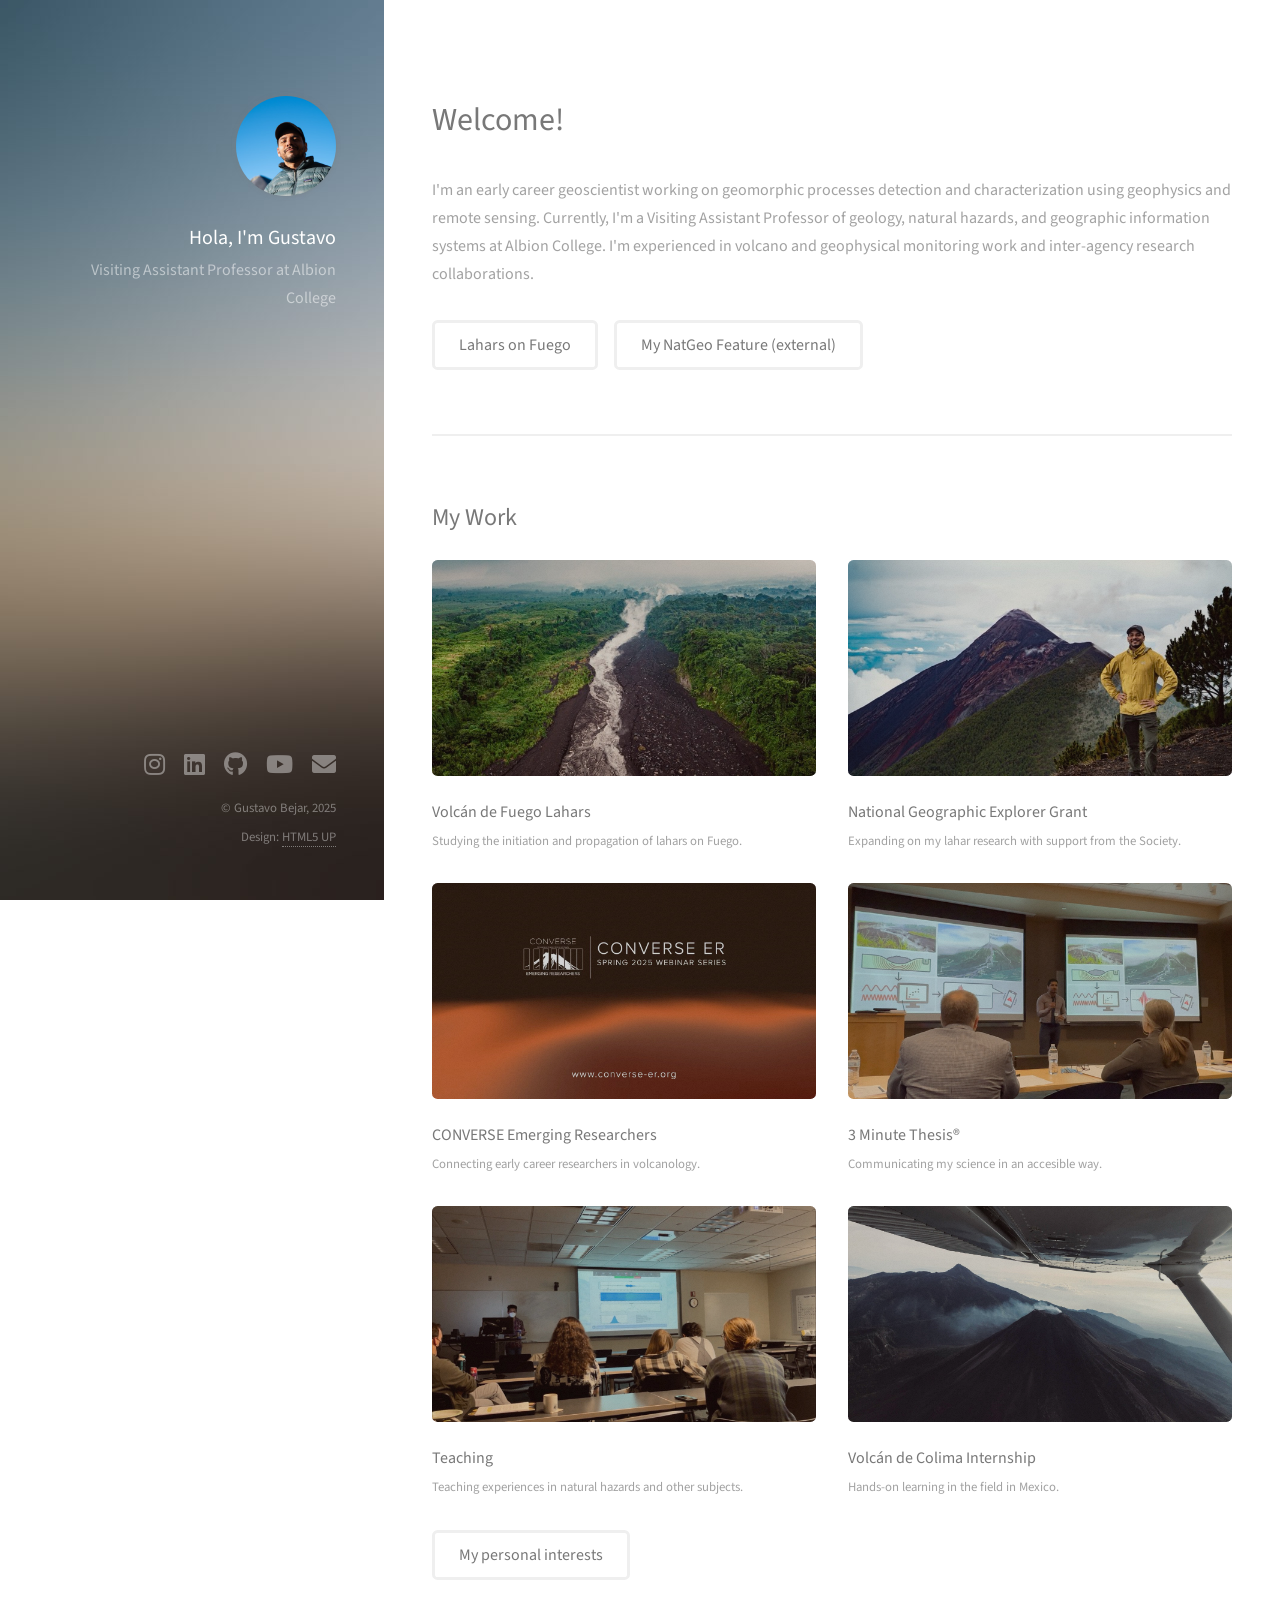
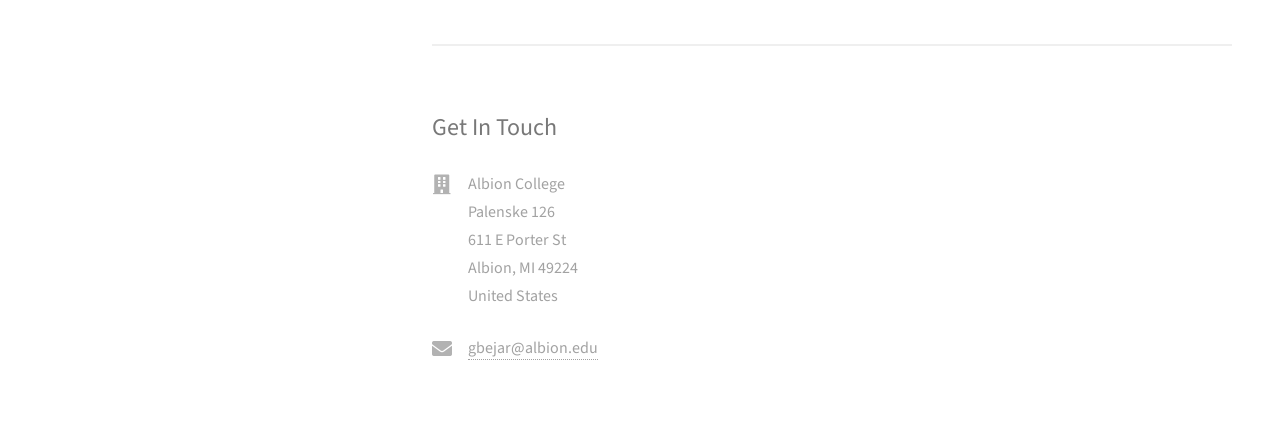
==== commit a62c6943: "website update" ====
--- a/index.html
+++ b/index.html
@@ -15,7 +15,7 @@
 		<div class="inner">
 			<a href="index.html" class="image avatar"><img src="images/avatar.jpg" alt="" /></a>
 			<h1><strong>Hola, I'm Gustavo</strong></h1>
-			PhD candidate and volcanologist at Michigan Tech
+			Visiting Assistant Professor at Albion College
 		</div>
 	</header>
 
@@ -25,24 +25,22 @@
 		<!-- One -->
 		<section id="one">
 			<header class="major">
-				<h2>🌋 Volcán de Fuego Lahars</h2>
+				<h2>Welcome!</h2>
 			</header>
-			<p>As part of my PhD, I study lahars, fast-moving volcanic flows
-				that threaten communities like those around Volcán de Fuego in Guatemala.
-				I focus on three main tasks: 1) describing the seismology
-				of these flows to develop machine learning-based lahar detectors,
-				2) estimating predictors for lahar initation and flow behavior
-				based on rainfall data, and 3) numerical lahar flow models.
-				Click below to learn more about my work. </p>
+			<p>I'm an early career geoscientist working on geomorphic processes detection and
+				characterization using geophysics and remote sensing. Currently, I'm a Visiting Assistant Professor
+				of geology, natural hazards, and geographic information systems at Albion College.
+				I'm experienced in volcano and geophysical monitoring work and inter-agency research
+				collaborations. </p>
 			<ul class="actions">
-				<li><a href="lahars.html" class="button">More about Fuego Lahars</a></li>
-				<li><a href="cv.html" class="button">My CV</a></li>
-			</ul>
+				<li><a href="lahars.html" class="button">Lahars on Fuego</a></li>
+				<li><a href="https://www.nationalgeographic.com/science/article/volcano-lahar-mudslide-prediction-ai"
+						class="button" target="_blank" rel="noopener noreferrer">My NatGeo Feature (external)</a></li>
 		</section>
 
 		<!-- Two -->
 		<section id="two">
-			<h2>Involvement in Volcanology</h2>
+			<h2>My Work</h2>
 			<div class="row">
 				<article class="col-6 col-12-xsmall work-item">
 					<a href="lahars.html" class="image fit"><img src="images/thumb_1.jpeg" alt="" /></a>
@@ -90,15 +88,15 @@
 					<ul class="labeled-icons">
 						<li>
 							<h3 class="icon solid fa-building"><span class="label">Address</span></h3>
-							Michigan Technological University<br />
-							422 Dow Environmental Sciences and Engineering<br />
-							1400 Townsend Dr<br />
-							Houghton, MI 49931<br />
+							Albion College<br />
+							Palenske 126<br />
+							611 E Porter St<br />
+							Albion, MI 49224<br />
 							United States
 						</li>
 						<li>
 							<h3 class="icon solid fa-envelope"><span class="label">Email</span></h3>
-							<a href="mailto:gbejarlo@mtu.edu">gbejarlo@mtu.edu</a>
+							<a href="mailto:gbejar@albion.edu">gbejar@albion.edu</a>
 						</li>
 					</ul>
 				</div>
@@ -437,7 +435,7 @@
 							class="label">Github</span></a></li>
 				<li><a href="https://www.youtube.com/gbejarl" class="icon brands fa-youtube"><span
 							class="label">YouTube</span></a></li>
-				<li><a href="mailto:gbejarlo@mtu.edu" class="icon solid fa-envelope"><span
+				<li><a href="mailto:gbejar@albion.edu" class="icon solid fa-envelope"><span
 							class="label">Email</span></a></li>
 			</ul>
 			<ul class="copyright">
